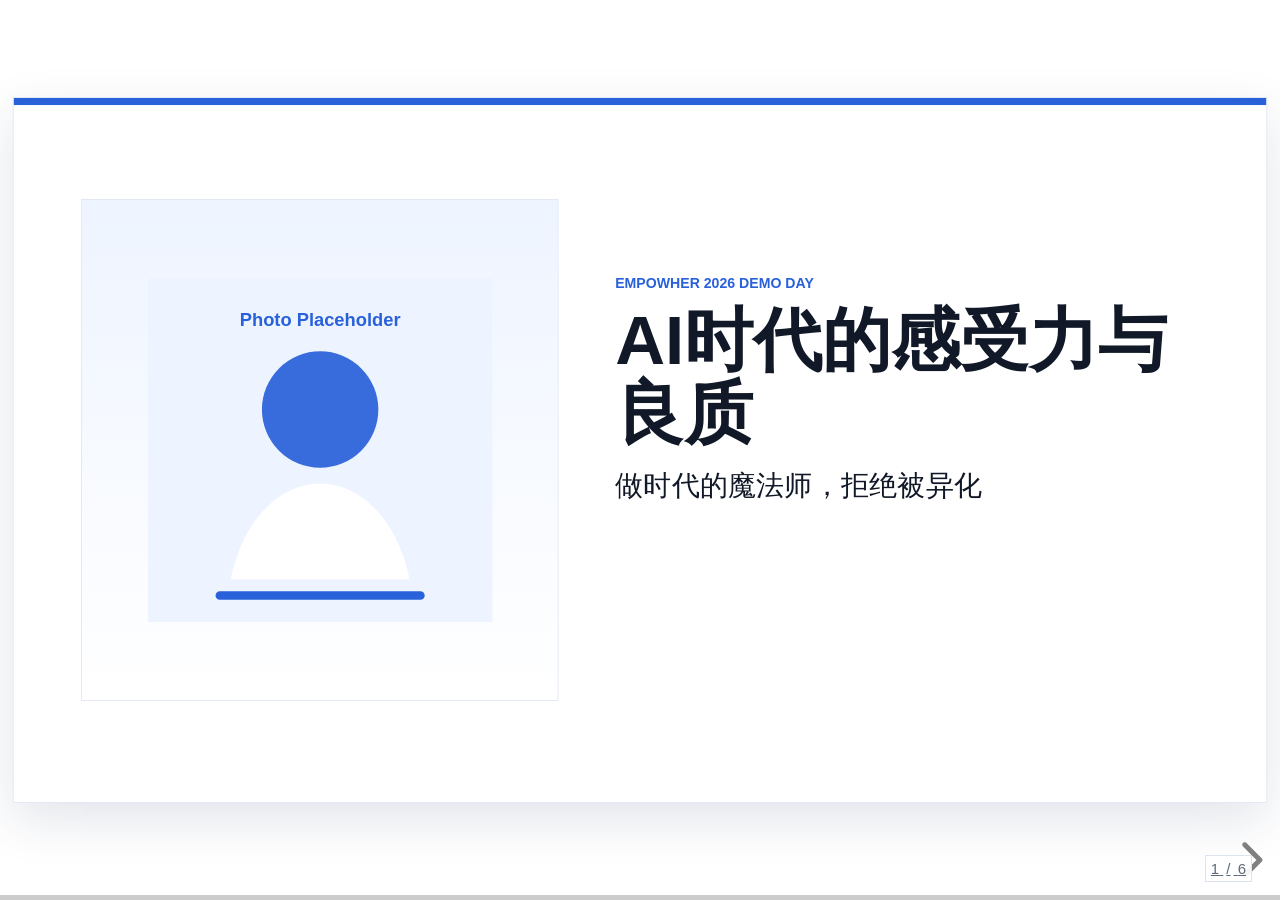
==== deck/index.html @ ff2dd2ab "Prepare deck for GitHub Pages" ====
<!DOCTYPE html>
<html lang="zh-CN">
  <head>
    <meta charset="UTF-8" />
    <meta name="viewport" content="width=device-width, initial-scale=1.0" />
    <title>AI时代的感受力与良质 · Celine Zou</title>
    <link rel="stylesheet" href="vendor/reveal/reset.css" />
    <link rel="stylesheet" href="vendor/reveal/reveal.css" />
    <link rel="stylesheet" href="styles.css" />
  </head>
  <body>
    <div class="reveal">
      <div class="slides">
        <section data-background-color="#ffffff" aria-label="开场与破冰">
          <div class="slide-shell hero-grid">
            <div class="hero-media">
              <img src="assets/01_celine-portrait-mock.svg" alt="Celine portrait placeholder" />
            </div>
            <div class="hero-copy">
              <p class="eyebrow">EmpowHER 2026 Demo Day</p>
              <h1>AI时代的感受力与良质</h1>
              <p class="lead">做时代的魔法师，拒绝被异化</p>
              <div class="speaker fragment fade-up" data-fragment-index="0">
                <span>大家好，我是 Celine</span>
                <strong>Lin Zou</strong>
              </div>
            </div>
          </div>
        </section>

        <section data-background-color="#ffffff" aria-label="当AI把效率拉满，我们拼什么">
          <div class="slide-shell two-column">
            <div class="copy-block">
              <p class="eyebrow">Question</p>
              <h2>当AI把效率拉满，我们拼什么？</h2>
              <p class="body-text fragment fade-up" data-fragment-index="0">过去几十年，社会教导我们要效率至上。</p>
              <p class="body-text fragment fade-up" data-fragment-index="1">但现在，AI的效率最高，而且 24 小时不休息。</p>
              <div class="question-list">
                <p class="fragment fade-up" data-fragment-index="2">当AI把能做的都做了，我们的价值是什么？</p>
                <p class="fragment fade-up" data-fragment-index="3">大家都能用AI做同样的事，我做的东西和别人有什么区别？</p>
              </div>
            </div>
            <figure class="visual-card fragment fade-left" data-fragment-index="1">
              <img src="assets/02_ai-race-mock.svg" alt="Mock illustration of a programmer chasing AI efficiency" />
              <figcaption>程序员追着机器人跑：效率竞赛已经不是人的优势</figcaption>
            </figure>
          </div>
        </section>

        <section data-background-color="#ffffff" aria-label="关掉网线，修好感受力雷达">
          <div class="slide-shell stacked">
            <header class="slide-header">
              <p class="eyebrow">Reset</p>
              <h2>关掉网线，修好“感受力雷达”</h2>
            </header>
            <div class="contrast-grid">
              <figure class="mini-visual fragment fade-right" data-fragment-index="0">
                <img src="assets/03_anxiety-laptop-mock.svg" alt="Anxiety at laptop placeholder" />
                <figcaption>今年3月前的我</figcaption>
              </figure>
              <div class="break-note fragment zoom-in" data-fragment-index="1">太累了<br />Need a break</div>
              <figure class="mini-visual fragment fade-left" data-fragment-index="2">
                <img src="assets/04_new-zealand-campervan-mock.svg" alt="New Zealand campervan placeholder" />
                <figcaption>休息三周，房车环新西兰</figcaption>
              </figure>
            </div>
            <div class="state-row">
              <div class="state-card muted fragment fade-up" data-fragment-index="3">
                <img src="assets/05_stone-robot-mock.svg" alt="Hardened robot placeholder" />
                <div>
                  <h3>被推着跑</h3>
                  <p>死板、僵硬、焦虑，慢慢变得麻木。</p>
                </div>
              </div>
              <div class="state-card bright fragment fade-up" data-fragment-index="4">
                <img src="assets/06_sensitivity-radar-mock.svg" alt="Relaxed person in sunlight placeholder" />
                <div>
                  <h3>重新感受</h3>
                  <p>轻盈、享受，开始自在地寻找有意思的AI应用。</p>
                </div>
              </div>
            </div>
          </div>
        </section>

        <section data-background-color="#ffffff" aria-label="效率之外寻找良质">
          <div class="slide-shell two-column quality-layout">
            <figure class="book-card fragment fade-right" data-fragment-index="0">
              <img src="assets/07_quality-book-mock.svg" alt="Zen and the Art of Motorcycle Maintenance book placeholder" />
              <figcaption>不是摩托车维修指南</figcaption>
            </figure>
            <div class="copy-block">
              <p class="eyebrow">Quality</p>
              <h2>效率之外，寻找“良质”</h2>
              <p class="body-text fragment fade-up" data-fragment-index="1">这本书讨论的是：在技术与理性的世界里，人如何通过专注和用心，找回做事的终极价值。</p>
              <div class="comparison">
                <p class="fragment fade-up" data-fragment-index="2"><span>电脑坏了</span>重启 / 找人修，把它当黑盒。</p>
                <p class="fragment fade-up" data-fragment-index="3"><span>程序报错</span>复制给代理商，只求结果。</p>
                <p class="fragment fade-up" data-fragment-index="4"><span>但如果</span>你愿意理解原理，并从 Debug 中获得成就感。</p>
              </div>
              <blockquote class="fragment fade-up" data-fragment-index="5">良质是主体和客体交融瞬间，迸发出的纯粹体验与火花。</blockquote>
            </div>
          </div>
        </section>

        <section data-background-color="#ffffff" aria-label="打破专业迷信">
          <div class="slide-shell stacked compact">
            <header class="slide-header">
              <p class="eyebrow">Agency</p>
              <h2>打破“专业迷信”，找回被外包的自我</h2>
              <p class="body-text fragment fade-up" data-fragment-index="0">“专业的事交给专业的人”很多时候只是让我们把生活、判断和好奇心一起外包。</p>
            </header>
            <div class="three-points">
              <article class="fragment fade-up" data-fragment-index="1">
                <img src="assets/08_world-stage-mock.svg" alt="World stage placeholder" />
                <h3>世界是一个大草台班子</h3>
                <p>专业边界正在下沉，很多行业的信息差正在被AI抹平。</p>
              </article>
              <article class="fragment fade-up" data-fragment-index="2">
                <img src="assets/09_life-not-outsourced-mock.svg" alt="Life repair placeholder" />
                <h3>不要把生活外包</h3>
                <p>与其默认“我不会”，不如花15分钟先理解现状。</p>
              </article>
              <article class="fragment fade-up" data-fragment-index="3">
                <img src="assets/10_core-instinct-mock.svg" alt="Personal instinct placeholder" />
                <h3>沉淀你的底牌</h3>
                <p>经验、审美和直觉会变成你区别于别人和AI的底层逻辑。</p>
              </article>
            </div>
          </div>
        </section>

        <section data-background-color="#ffffff" aria-label="拿好魔法棒">
          <div class="slide-shell closing-layout">
            <div class="copy-block">
              <p class="eyebrow">Closing</p>
              <h2>拿好魔法棒，做时代的魔法师</h2>
              <p class="body-text fragment fade-up" data-fragment-index="0">每个时代都有自己的魔法。</p>
              <p class="body-text fragment fade-up" data-fragment-index="1">这个时代的魔法是AI，它会像水一样融入每个人的生活。</p>
              <p class="body-text fragment fade-up" data-fragment-index="2">作为行业从业者，我们可以更进一步：不只享受魔法，也要理解魔法背后的规律和需求。</p>
              <p class="closing-line fragment fade-up" data-fragment-index="3">观察生活，专注做事，创造有趣的世界。</p>
            </div>
            <figure class="visual-card closing-image fragment fade-left" data-fragment-index="1">
              <img src="assets/11_magic-wand-ai-mock.svg" alt="Technology magic wand placeholder" />
              <figcaption>拿好自己的魔法棒，不要只远远看着魔法发生</figcaption>
            </figure>
          </div>
        </section>
      </div>
    </div>

    <script src="vendor/reveal/reveal.js"></script>
    <script>
      Reveal.initialize({
        controls: true,
        progress: true,
        hash: true,
        center: false,
        width: 1600,
        height: 900,
        margin: 0.02,
        minScale: 0.2,
        maxScale: 1.6,
        transition: "slide",
        backgroundTransition: "fade",
        slideNumber: "c/t",
        pdfSeparateFragments: true,
      });
    </script>
  </body>
</html>
---- deck/vendor/reveal/reveal.css ----
.reveal .stretch,.reveal .r-stretch{max-width:none;max-height:none}.reveal pre.stretch code,.reveal pre.r-stretch code{box-sizing:border-box;height:100%;max-height:100%}.reveal .r-fit-text{white-space:nowrap;display:inline-block}.reveal .r-stack{grid-template-rows:100%;display:grid}.reveal .r-stack>*{grid-area:1/1;margin:auto}.reveal .r-vstack,.reveal .r-hstack{display:flex}.reveal .r-vstack img,.reveal .r-vstack video,.reveal .r-hstack img,.reveal .r-hstack video{object-fit:contain;min-width:0;min-height:0}.reveal .r-vstack{flex-direction:column;justify-content:center;align-items:center}.reveal .r-hstack{flex-direction:row;justify-content:center;align-items:center}.reveal .items-stretch{align-items:stretch}.reveal .items-start{align-items:flex-start}.reveal .items-center{align-items:center}.reveal .items-end{align-items:flex-end}.reveal .justify-between{justify-content:space-between}.reveal .justify-around{justify-content:space-around}.reveal .justify-start{justify-content:flex-start}.reveal .justify-center{justify-content:center}.reveal .justify-end{justify-content:flex-end}html.reveal-full-page{width:100%;height:100vh;height:calc(var(--vh,1vh) * 100);height:100dvh;overflow:hidden}.reveal-viewport{color:#000;--r-controls-spacing:12px;--r-overlay-header-height:40px;--r-overlay-margin:0px;--r-overlay-padding:6px;--r-overlay-gap:5px;background-color:#fff;height:100%;margin:0;line-height:1;position:relative;overflow:hidden}@media screen and (width<=1024px),(height<=768px){.reveal-viewport{--r-overlay-header-height:26px}}.reveal-viewport:fullscreen{width:100%!important;height:100%!important;top:0!important;left:0!important;transform:none!important}.reveal .fragment{transition:all .2s}.reveal .fragment:not(.custom){opacity:0;visibility:hidden;will-change:opacity}.reveal .fragment.visible{opacity:1;visibility:inherit}.reveal .fragment.disabled{transition:none}.reveal .fragment.grow{opacity:1;visibility:inherit}.reveal .fragment.grow.visible{transform:scale(1.3)}.reveal .fragment.shrink{opacity:1;visibility:inherit}.reveal .fragment.shrink.visible{transform:scale(.7)}.reveal .fragment.zoom-in{transform:scale(.1)}.reveal .fragment.zoom-in.visible{transform:none}.reveal .fragment.fade-out{opacity:1;visibility:inherit}.reveal .fragment.fade-out.visible{opacity:0;visibility:hidden}.reveal .fragment.semi-fade-out{opacity:1;visibility:inherit}.reveal .fragment.semi-fade-out.visible{opacity:.5;visibility:inherit}.reveal .fragment.strike{opacity:1;visibility:inherit}.reveal .fragment.strike.visible{text-decoration:line-through}.reveal .fragment.fade-up{transform:translateY(40px)}.reveal .fragment.fade-up.visible{transform:translate(0)}.reveal .fragment.fade-down{transform:translateY(-40px)}.reveal .fragment.fade-down.visible{transform:translate(0)}.reveal .fragment.fade-right{transform:translate(-40px)}.reveal .fragment.fade-right.visible{transform:translate(0)}.reveal .fragment.fade-left{transform:translate(40px)}.reveal .fragment.fade-left.visible{transform:translate(0)}.reveal .fragment.fade-in-then-out,.reveal .fragment.current-visible{opacity:0;visibility:hidden}.reveal .fragment.fade-in-then-out.current-fragment,.reveal .fragment.current-visible.current-fragment{opacity:1;visibility:inherit}.reveal .fragment.fade-in-then-semi-out{opacity:0;visibility:hidden}.reveal .fragment.fade-in-then-semi-out.visible{opacity:.5;visibility:inherit}.reveal .fragment.fade-in-then-semi-out.current-fragment,.reveal .fragment.highlight-red,.reveal .fragment.highlight-current-red,.reveal .fragment.highlight-green,.reveal .fragment.highlight-current-green,.reveal .fragment.highlight-blue,.reveal .fragment.highlight-current-blue{opacity:1;visibility:inherit}.reveal .fragment.highlight-red.visible{color:#ff2c2d}.reveal .fragment.highlight-green.visible{color:#17ff2e}.reveal .fragment.highlight-blue.visible{color:#1b91ff}.reveal .fragment.highlight-current-red.current-fragment{color:#ff2c2d}.reveal .fragment.highlight-current-green.current-fragment{color:#17ff2e}.reveal .fragment.highlight-current-blue.current-fragment{color:#1b91ff}.reveal:after{content:"";font-style:italic}.reveal iframe{z-index:1}.reveal a{position:relative}@keyframes bounce-right{0%,10%,25%,40%,50%{transform:translate(0)}20%{transform:translate(10px)}30%{transform:translate(-5px)}}@keyframes bounce-left{0%,10%,25%,40%,50%{transform:translate(0)}20%{transform:translate(-10px)}30%{transform:translate(5px)}}@keyframes bounce-down{0%,10%,25%,40%,50%{transform:translateY(0)}20%{transform:translateY(10px)}30%{transform:translateY(-5px)}}.reveal .controls{top:auto;bottom:var(--r-controls-spacing);right:var(--r-controls-spacing);z-index:11;color:#000;pointer-events:none;font-size:10px;display:none;position:absolute;left:auto}.reveal .controls button{cursor:pointer;color:currentColor;z-index:2;pointer-events:auto;font-size:inherit;visibility:hidden;opacity:0;-webkit-appearance:none;-webkit-tap-highlight-color:#0000;background-color:#0000;border:0;outline:0;padding:0;transition:color .2s,opacity .2s,transform .2s;position:absolute;transform:scale(.9999)}.reveal .controls .controls-arrow:before,.reveal .controls .controls-arrow:after{content:"";transform-origin:.2em;will-change:transform;background-color:currentColor;border-radius:.25em;width:2.6em;height:.5em;transition:all .15s,background-color .8s;position:absolute;top:0;left:0}.reveal .controls .controls-arrow{width:3.6em;height:3.6em;position:relative}.reveal .controls .controls-arrow:before{transform:translate(.5em)translateY(1.55em)rotate(45deg)}.reveal .controls .controls-arrow:after{transform:translate(.5em)translateY(1.55em)rotate(-45deg)}.reveal .controls .controls-arrow:hover:before{transform:translate(.5em)translateY(1.55em)rotate(40deg)}.reveal .controls .controls-arrow:hover:after{transform:translate(.5em)translateY(1.55em)rotate(-40deg)}.reveal .controls .controls-arrow:active:before{transform:translate(.5em)translateY(1.55em)rotate(36deg)}.reveal .controls .controls-arrow:active:after{transform:translate(.5em)translateY(1.55em)rotate(-36deg)}.reveal .controls .navigate-left{bottom:3.2em;right:6.4em;transform:translate(-10px)}.reveal .controls .navigate-left.highlight{animation:2s ease-out 50 both bounce-left}.reveal .controls .navigate-right{bottom:3.2em;right:0;transform:translate(10px)}.reveal .controls .navigate-right .controls-arrow{transform:rotate(180deg)}.reveal .controls .navigate-right.highlight{animation:2s ease-out 50 both bounce-right}.reveal .controls .navigate-up{bottom:6.4em;right:3.2em;transform:translateY(-10px)}.reveal .controls .navigate-up .controls-arrow{transform:rotate(90deg)}.reveal .controls .navigate-down{padding-bottom:1.4em;bottom:-1.4em;right:3.2em;transform:translateY(10px)}.reveal .controls .navigate-down .controls-arrow{transform:rotate(-90deg)}.reveal .controls .navigate-down.highlight{animation:2s ease-out 50 both bounce-down}.reveal .controls[data-controls-back-arrows=faded] .navigate-up.enabled{opacity:.3}.reveal .controls[data-controls-back-arrows=faded] .navigate-up.enabled:hover{opacity:1}.reveal .controls[data-controls-back-arrows=hidden] .navigate-up.enabled{opacity:0;visibility:hidden}.reveal .controls .enabled{visibility:visible;opacity:.9;cursor:pointer;transform:none}.reveal .controls .enabled.fragmented{opacity:.5}.reveal .controls .enabled:hover,.reveal .controls .enabled.fragmented:hover{opacity:1}.reveal:not(.rtl) .controls[data-controls-back-arrows=faded] .navigate-left.enabled{opacity:.3}.reveal:not(.rtl) .controls[data-controls-back-arrows=faded] .navigate-left.enabled:hover{opacity:1}.reveal:not(.rtl) .controls[data-controls-back-arrows=hidden] .navigate-left.enabled{opacity:0;visibility:hidden}.reveal.rtl .controls[data-controls-back-arrows=faded] .navigate-right.enabled{opacity:.3}.reveal.rtl .controls[data-controls-back-arrows=faded] .navigate-right.enabled:hover{opacity:1}.reveal.rtl .controls[data-controls-back-arrows=hidden] .navigate-right.enabled{opacity:0;visibility:hidden}.reveal[data-navigation-mode=linear].has-horizontal-slides .navigate-up,.reveal[data-navigation-mode=linear].has-horizontal-slides .navigate-down{display:none}.reveal[data-navigation-mode=linear].has-horizontal-slides .navigate-left,.reveal:not(.has-vertical-slides) .controls .navigate-left{bottom:1.4em;right:5.5em}.reveal[data-navigation-mode=linear].has-horizontal-slides .navigate-right,.reveal:not(.has-vertical-slides) .controls .navigate-right{bottom:1.4em;right:.5em}.reveal:not(.has-horizontal-slides) .controls .navigate-up{bottom:5em;right:1.4em}.reveal:not(.has-horizontal-slides) .controls .navigate-down{bottom:.5em;right:1.4em}.reveal.has-dark-background .controls{color:#fff}.reveal.has-light-background .controls{color:#000}.reveal.no-hover .controls .controls-arrow:hover:before,.reveal.no-hover .controls .controls-arrow:active:before{transform:translate(.5em)translateY(1.55em)rotate(45deg)}.reveal.no-hover .controls .controls-arrow:hover:after,.reveal.no-hover .controls .controls-arrow:active:after{transform:translate(.5em)translateY(1.55em)rotate(-45deg)}@media screen and (width>=500px){.reveal-viewport{--r-controls-spacing:.8em}.reveal .controls[data-controls-layout=edges]{inset:0}.reveal .controls[data-controls-layout=edges] .navigate-left,.reveal .controls[data-controls-layout=edges] .navigate-right,.reveal .controls[data-controls-layout=edges] .navigate-up,.reveal .controls[data-controls-layout=edges] .navigate-down{bottom:auto;right:auto}.reveal .controls[data-controls-layout=edges] .navigate-left{top:50%;left:var(--r-controls-spacing);margin-top:-1.8em}.reveal .controls[data-controls-layout=edges] .navigate-right{top:50%;right:var(--r-controls-spacing);margin-top:-1.8em}.reveal .controls[data-controls-layout=edges] .navigate-up{top:var(--r-controls-spacing);margin-left:-1.8em;left:50%}.reveal .controls[data-controls-layout=edges] .navigate-down{bottom:calc(var(--r-controls-spacing) - 1.4em + .3em);margin-left:-1.8em;left:50%}}.reveal .progress{z-index:10;color:#fff;background-color:#0003;width:100%;height:3px;display:none;position:absolute;bottom:0;left:0}.reveal .progress:after{content:"";width:100%;height:10px;display:block;position:absolute;top:-10px}.reveal .progress span{transform-origin:0 0;background-color:currentColor;width:100%;height:100%;transition:transform .8s cubic-bezier(.26,.86,.44,.985);display:block;transform:scaleX(0)}@media (pointer:coarse){.reveal .controls{font-size:clamp(10px,2.5vmin,40px)}.reveal .progress{height:clamp(3px,.75vmin,10px)}}.reveal .slide-number{z-index:31;color:#fff;background-color:#0006;padding:5px;font-family:Helvetica,sans-serif;font-size:12px;line-height:1;display:block;position:absolute;bottom:8px;right:8px}.reveal .slide-number a{color:currentColor}.reveal .slide-number-delimiter{margin:0 3px}.reveal{touch-action:pinch-zoom;width:100%;height:100%;position:relative;overflow:hidden}.reveal.embedded{touch-action:pan-y}.reveal.embedded.is-vertical-slide{touch-action:none}.reveal .slides{pointer-events:none;z-index:1;text-align:center;perspective:600px;perspective-origin:50% 40%;width:100%;height:100%;margin:auto;position:absolute;inset:0;overflow:visible}.reveal .slides>section{perspective:600px}.reveal .slides>section,.reveal .slides>section>section{pointer-events:auto;z-index:10;transform-style:flat;width:100%;transition:transform-origin .8s cubic-bezier(.26,.86,.44,.985),transform .8s cubic-bezier(.26,.86,.44,.985),visibility .8s cubic-bezier(.26,.86,.44,.985),opacity .8s cubic-bezier(.26,.86,.44,.985);display:none;position:absolute}.reveal[data-transition-speed=fast] .slides section{transition-duration:.4s}.reveal[data-transition-speed=slow] .slides section{transition-duration:1.2s}.reveal .slides section[data-transition-speed=fast]{transition-duration:.4s}.reveal .slides section[data-transition-speed=slow]{transition-duration:1.2s}.reveal .slides>section.stack{pointer-events:none;height:100%;padding-top:0;padding-bottom:0}.reveal .slides>section.present,.reveal .slides>section>section.present{z-index:11;opacity:1;display:block}.reveal .slides>section:empty,.reveal .slides>section>section:empty,.reveal .slides>section[data-background-interactive],.reveal .slides>section>section[data-background-interactive]{pointer-events:none}.reveal.center,.reveal.center .slides,.reveal.center .slides section{min-height:0!important}.reveal .slides>section:not(.present),.reveal .slides>section>section:not(.present){pointer-events:none}.reveal.overview .slides>section,.reveal.overview .slides>section>section{pointer-events:auto}.reveal .slides>section.past,.reveal .slides>section.future,.reveal .slides>section.past>section,.reveal .slides>section.future>section,.reveal .slides>section>section.past,.reveal .slides>section>section.future{opacity:0}.reveal .slides>section[data-transition=slide].past,.reveal .slides>section[data-transition~=slide-out].past,.reveal.slide .slides>section:not([data-transition]).past{transform:translate(-150%)}.reveal .slides>section[data-transition=slide].future,.reveal .slides>section[data-transition~=slide-in].future,.reveal.slide .slides>section:not([data-transition]).future{transform:translate(150%)}.reveal .slides>section>section[data-transition=slide].past,.reveal .slides>section>section[data-transition~=slide-out].past,.reveal.slide .slides>section>section:not([data-transition]).past{transform:translateY(-150%)}.reveal .slides>section>section[data-transition=slide].future,.reveal .slides>section>section[data-transition~=slide-in].future,.reveal.slide .slides>section>section:not([data-transition]).future{transform:translateY(150%)}.reveal .slides>section[data-transition=linear].past,.reveal .slides>section[data-transition~=linear-out].past,.reveal.linear .slides>section:not([data-transition]).past{transform:translate(-150%)}.reveal .slides>section[data-transition=linear].future,.reveal .slides>section[data-transition~=linear-in].future,.reveal.linear .slides>section:not([data-transition]).future{transform:translate(150%)}.reveal .slides>section>section[data-transition=linear].past,.reveal .slides>section>section[data-transition~=linear-out].past,.reveal.linear .slides>section>section:not([data-transition]).past{transform:translateY(-150%)}.reveal .slides>section>section[data-transition=linear].future,.reveal .slides>section>section[data-transition~=linear-in].future,.reveal.linear .slides>section>section:not([data-transition]).future{transform:translateY(150%)}.reveal .slides section[data-transition=default].stack,.reveal.default .slides section.stack{transform-style:preserve-3d}.reveal .slides>section[data-transition=default].past,.reveal .slides>section[data-transition~=default-out].past,.reveal.default .slides>section:not([data-transition]).past{transform:translate(-100%)rotateY(-90deg)translate(-100%)}.reveal .slides>section[data-transition=default].future,.reveal .slides>section[data-transition~=default-in].future,.reveal.default .slides>section:not([data-transition]).future{transform:translate(100%)rotateY(90deg)translate(100%)}.reveal .slides>section>section[data-transition=default].past,.reveal .slides>section>section[data-transition~=default-out].past,.reveal.default .slides>section>section:not([data-transition]).past{transform:translateY(-300px)rotateX(70deg)translateY(-300px)}.reveal .slides>section>section[data-transition=default].future,.reveal .slides>section>section[data-transition~=default-in].future,.reveal.default .slides>section>section:not([data-transition]).future{transform:translateY(300px)rotateX(-70deg)translateY(300px)}.reveal .slides section[data-transition=convex].stack,.reveal.convex .slides section.stack{transform-style:preserve-3d}.reveal .slides>section[data-transition=convex].past,.reveal .slides>section[data-transition~=convex-out].past,.reveal.convex .slides>section:not([data-transition]).past{transform:translate(-100%)rotateY(-90deg)translate(-100%)}.reveal .slides>section[data-transition=convex].future,.reveal .slides>section[data-transition~=convex-in].future,.reveal.convex .slides>section:not([data-transition]).future{transform:translate(100%)rotateY(90deg)translate(100%)}.reveal .slides>section>section[data-transition=convex].past,.reveal .slides>section>section[data-transition~=convex-out].past,.reveal.convex .slides>section>section:not([data-transition]).past{transform:translateY(-300px)rotateX(70deg)translateY(-300px)}.reveal .slides>section>section[data-transition=convex].future,.reveal .slides>section>section[data-transition~=convex-in].future,.reveal.convex .slides>section>section:not([data-transition]).future{transform:translateY(300px)rotateX(-70deg)translateY(300px)}.reveal .slides section[data-transition=concave].stack,.reveal.concave .slides section.stack{transform-style:preserve-3d}.reveal .slides>section[data-transition=concave].past,.reveal .slides>section[data-transition~=concave-out].past,.reveal.concave .slides>section:not([data-transition]).past{transform:translate(-100%)rotateY(90deg)translate(-100%)}.reveal .slides>section[data-transition=concave].future,.reveal .slides>section[data-transition~=concave-in].future,.reveal.concave .slides>section:not([data-transition]).future{transform:translate(100%)rotateY(-90deg)translate(100%)}.reveal .slides>section>section[data-transition=concave].past,.reveal .slides>section>section[data-transition~=concave-out].past,.reveal.concave .slides>section>section:not([data-transition]).past{transform:translateY(-80%)rotateX(-70deg)translateY(-80%)}.reveal .slides>section>section[data-transition=concave].future,.reveal .slides>section>section[data-transition~=concave-in].future,.reveal.concave .slides>section>section:not([data-transition]).future{transform:translateY(80%)rotateX(70deg)translateY(80%)}.reveal .slides section[data-transition=zoom],.reveal.zoom .slides section:not([data-transition]){transition-timing-function:ease}.reveal .slides>section[data-transition=zoom].past,.reveal .slides>section[data-transition~=zoom-out].past,.reveal.zoom .slides>section:not([data-transition]).past{visibility:hidden;transform:scale(16)}.reveal .slides>section[data-transition=zoom].future,.reveal .slides>section[data-transition~=zoom-in].future,.reveal.zoom .slides>section:not([data-transition]).future{visibility:hidden;transform:scale(.2)}.reveal .slides>section>section[data-transition=zoom].past,.reveal .slides>section>section[data-transition~=zoom-out].past,.reveal.zoom .slides>section>section:not([data-transition]).past{transform:scale(16)}.reveal .slides>section>section[data-transition=zoom].future,.reveal .slides>section>section[data-transition~=zoom-in].future,.reveal.zoom .slides>section>section:not([data-transition]).future{transform:scale(.2)}.reveal.cube .slides{perspective:1300px}.reveal.cube .slides section{backface-visibility:hidden;box-sizing:border-box;min-height:700px;transform-style:preserve-3d;padding:30px}.reveal.center.cube .slides section{min-height:0}.reveal.cube .slides section:not(.stack):before{content:"";background:#0000001a;border-radius:4px;width:100%;height:100%;display:block;position:absolute;top:0;left:0;transform:translateZ(-20px)}.reveal.cube .slides section:not(.stack):after{content:"";z-index:1;background:0 0;border-radius:4px;width:90%;height:30px;display:block;position:absolute;bottom:0;left:5%;transform:translateZ(-90px)rotateX(65deg);box-shadow:0 95px 25px #0003}.reveal.cube .slides>section.stack{background:0 0;padding:0}.reveal.cube .slides>section.past{transform-origin:100% 0;transform:translate(-100%)rotateY(-90deg)}.reveal.cube .slides>section.future{transform-origin:0 0;transform:translate(100%)rotateY(90deg)}.reveal.cube .slides>section>section.past{transform-origin:0 100%;transform:translateY(-100%)rotateX(90deg)}.reveal.cube .slides>section>section.future{transform-origin:0 0;transform:translateY(100%)rotateX(-90deg)}.reveal.page .slides{perspective-origin:0%;perspective:3000px}.reveal.page .slides section{box-sizing:border-box;min-height:700px;transform-style:preserve-3d;padding:30px}.reveal.page .slides section.past{z-index:12}.reveal.page .slides section:not(.stack):before{content:"";background:#0000001a;width:100%;height:100%;display:block;position:absolute;top:0;left:0;transform:translateZ(-20px)}.reveal.page .slides section:not(.stack):after{content:"";z-index:1;background:0 0;border-radius:4px;width:90%;height:30px;display:block;position:absolute;bottom:0;left:5%;transform:translateZ(-90px)rotateX(65deg);box-shadow:0 95px 25px #0003}.reveal.page .slides>section.stack{background:0 0;padding:0}.reveal.page .slides>section.past{transform-origin:0 0;transform:translate(-40%)rotateY(-80deg)}.reveal.page .slides>section.future{transform-origin:100% 0;transform:translate(0,0)}.reveal.page .slides>section>section.past{transform-origin:0 0;transform:translateY(-40%)rotateX(80deg)}.reveal.page .slides>section>section.future{transform-origin:0 100%;transform:translate(0,0)}.reveal .slides section[data-transition=fade],.reveal.fade .slides section:not([data-transition]),.reveal.fade .slides>section>section:not([data-transition]){transition:opacity .5s;transform:none}.reveal.fade.overview .slides section,.reveal.fade.overview .slides>section>section{transition:none}.reveal .slides section[data-transition=none],.reveal.none .slides section:not([data-transition]){transition:none;transform:none}.reveal .pause-overlay{visibility:hidden;opacity:0;z-index:100;background:#000;width:100%;height:100%;transition:all 1s;position:absolute;top:0;left:0}.reveal .pause-overlay .resume-button{color:#ccc;cursor:pointer;background:0 0;border:2px solid #ccc;border-radius:2px;padding:6px 14px;font-size:16px;position:absolute;bottom:20px;right:20px}.reveal .pause-overlay .resume-button:hover{color:#fff;border-color:#fff}.reveal.paused .pause-overlay{visibility:visible;opacity:1}.reveal .no-transition,.reveal .no-transition *,.reveal .slides.disable-slide-transitions section{transition:none!important}.reveal .slides.disable-slide-transitions section{transform:none!important}.reveal .backgrounds{perspective:600px;width:100%;height:100%;position:absolute;top:0;left:0}.reveal .slide-background{opacity:0;visibility:hidden;background-color:#0000;width:100%;height:100%;transition:all .8s cubic-bezier(.26,.86,.44,.985);display:none;position:absolute;overflow:hidden}.reveal .slide-background-content{background-position:50%;background-repeat:no-repeat;background-size:cover;width:100%;height:100%;position:absolute}.reveal .slide-background.stack{display:block}.reveal .slide-background.present{opacity:1;visibility:visible;z-index:2}.print-pdf .reveal .slide-background{opacity:1!important;visibility:visible!important}.reveal .slide-background video{object-fit:cover;width:100%;max-width:none;height:100%;max-height:none;position:absolute;top:0;left:0}.reveal .slide-background[data-background-size=contain] video{object-fit:contain}.reveal[data-background-transition=none]>.backgrounds .slide-background:not([data-background-transition]),.reveal>.backgrounds .slide-background[data-background-transition=none]{transition:none}.reveal[data-background-transition=slide]>.backgrounds .slide-background:not([data-background-transition]),.reveal>.backgrounds .slide-background[data-background-transition=slide]{opacity:1}.reveal[data-background-transition=slide]>.backgrounds .slide-background.past:not([data-background-transition]),.reveal>.backgrounds .slide-background.past[data-background-transition=slide]{transform:translate(-100%)}.reveal[data-background-transition=slide]>.backgrounds .slide-background.future:not([data-background-transition]),.reveal>.backgrounds .slide-background.future[data-background-transition=slide]{transform:translate(100%)}.reveal[data-background-transition=slide]>.backgrounds .slide-background>.slide-background.past:not([data-background-transition]),.reveal>.backgrounds .slide-background>.slide-background.past[data-background-transition=slide]{transform:translateY(-100%)}.reveal[data-background-transition=slide]>.backgrounds .slide-background>.slide-background.future:not([data-background-transition]),.reveal>.backgrounds .slide-background>.slide-background.future[data-background-transition=slide]{transform:translateY(100%)}.reveal[data-background-transition=convex]>.backgrounds .slide-background.past:not([data-background-transition]),.reveal>.backgrounds .slide-background.past[data-background-transition=convex]{opacity:0;transform:translate(-100%)rotateY(-90deg)translate(-100%)}.reveal[data-background-transition=convex]>.backgrounds .slide-background.future:not([data-background-transition]),.reveal>.backgrounds .slide-background.future[data-background-transition=convex]{opacity:0;transform:translate(100%)rotateY(90deg)translate(100%)}.reveal[data-background-transition=convex]>.backgrounds .slide-background>.slide-background.past:not([data-background-transition]),.reveal>.backgrounds .slide-background>.slide-background.past[data-background-transition=convex]{opacity:0;transform:translateY(-100%)rotateX(90deg)translateY(-100%)}.reveal[data-background-transition=convex]>.backgrounds .slide-background>.slide-background.future:not([data-background-transition]),.reveal>.backgrounds .slide-background>.slide-background.future[data-background-transition=convex]{opacity:0;transform:translateY(100%)rotateX(-90deg)translateY(100%)}.reveal[data-background-transition=concave]>.backgrounds .slide-background.past:not([data-background-transition]),.reveal>.backgrounds .slide-background.past[data-background-transition=concave]{opacity:0;transform:translate(-100%)rotateY(90deg)translate(-100%)}.reveal[data-background-transition=concave]>.backgrounds .slide-background.future:not([data-background-transition]),.reveal>.backgrounds .slide-background.future[data-background-transition=concave]{opacity:0;transform:translate(100%)rotateY(-90deg)translate(100%)}.reveal[data-background-transition=concave]>.backgrounds .slide-background>.slide-background.past:not([data-background-transition]),.reveal>.backgrounds .slide-background>.slide-background.past[data-background-transition=concave]{opacity:0;transform:translateY(-100%)rotateX(-90deg)translateY(-100%)}.reveal[data-background-transition=concave]>.backgrounds .slide-background>.slide-background.future:not([data-background-transition]),.reveal>.backgrounds .slide-background>.slide-background.future[data-background-transition=concave]{opacity:0;transform:translateY(100%)rotateX(90deg)translateY(100%)}.reveal[data-background-transition=zoom]>.backgrounds .slide-background:not([data-background-transition]),.reveal>.backgrounds .slide-background[data-background-transition=zoom]{transition-timing-function:ease}.reveal[data-background-transition=zoom]>.backgrounds .slide-background.past:not([data-background-transition]),.reveal>.backgrounds .slide-background.past[data-background-transition=zoom]{opacity:0;visibility:hidden;transform:scale(16)}.reveal[data-background-transition=zoom]>.backgrounds .slide-background.future:not([data-background-transition]),.reveal>.backgrounds .slide-background.future[data-background-transition=zoom]{opacity:0;visibility:hidden;transform:scale(.2)}.reveal[data-background-transition=zoom]>.backgrounds .slide-background>.slide-background.past:not([data-background-transition]),.reveal>.backgrounds .slide-background>.slide-background.past[data-background-transition=zoom]{opacity:0;visibility:hidden;transform:scale(16)}.reveal[data-background-transition=zoom]>.backgrounds .slide-background>.slide-background.future:not([data-background-transition]),.reveal>.backgrounds .slide-background>.slide-background.future[data-background-transition=zoom]{opacity:0;visibility:hidden;transform:scale(.2)}.reveal[data-transition-speed=fast]>.backgrounds .slide-background{transition-duration:.4s}.reveal[data-transition-speed=slow]>.backgrounds .slide-background{transition-duration:1.2s}.reveal [data-auto-animate-target^=unmatched]{will-change:opacity}.reveal section[data-auto-animate]:not(.stack):not([data-auto-animate=running]) [data-auto-animate-target^=unmatched]{opacity:0}.reveal.overview{perspective-origin:50%;perspective:700px}.reveal.overview .slides section{cursor:pointer;box-sizing:border-box;height:100%;overflow:hidden;opacity:1!important;visibility:visible!important;top:0!important}.reveal.overview .slides section:hover,.reveal.overview .slides section.present{outline-offset:10px;outline:10px solid #96969699}.reveal.overview .slides section.present{outline:10px solid var(--r-link-color)}.reveal.overview .slides section .fragment{opacity:1;transition:none}.reveal.overview .slides section:after,.reveal.overview .slides section:before{display:none!important}.reveal.overview .slides>section.stack{background:0 0;outline:none;padding:0;overflow:visible;top:0!important}.reveal.overview .backgrounds{perspective:inherit}.reveal.overview .backgrounds .slide-background{opacity:1;visibility:visible;outline-offset:10px;outline:10px solid #9696961a}.reveal.overview .backgrounds .slide-background.stack{overflow:visible}.reveal.overview .slides section,.reveal.overview-deactivating .slides section,.reveal.overview .backgrounds .slide-background,.reveal.overview-deactivating .backgrounds .slide-background{transition:none}.reveal.rtl .slides,.reveal.rtl .slides h1,.reveal.rtl .slides h2,.reveal.rtl .slides h3,.reveal.rtl .slides h4,.reveal.rtl .slides h5,.reveal.rtl .slides h6{direction:rtl;font-family:sans-serif}.reveal.rtl pre,.reveal.rtl code{direction:ltr}.reveal.rtl ol,.reveal.rtl ul{text-align:right}.reveal.rtl .progress span{transform-origin:100% 0}.reveal.has-parallax-background .backgrounds{transition:all .8s}.reveal.has-parallax-background[data-transition-speed=fast] .backgrounds{transition-duration:.4s}.reveal.has-parallax-background[data-transition-speed=slow] .backgrounds{transition-duration:1.2s}@keyframes fade-in{0%{opacity:0}to{opacity:1}}@keyframes scale-up{0%{transform:scale(.95)}to{transform:scale(1)}}.reveal [data-preview-image],.reveal [data-preview-video],.reveal [data-preview-link]:not(a):not([data-preview-link=false]){cursor:zoom-in}.r-overlay{top:var(--r-overlay-margin);right:var(--r-overlay-margin);bottom:var(--r-overlay-margin);left:var(--r-overlay-margin);border-radius:min(var(--r-overlay-margin), 6px);z-index:99;-webkit-backdrop-filter:blur(10px);backdrop-filter:blur(10px);color:#fff;background:#000000f2;font-family:ui-sans-serif,system-ui,-apple-system,Helvetica,sans-serif;transition:all .3s;animation:.3s fade-in;position:absolute}.r-overlay-viewport{top:var(--r-overlay-padding);right:var(--r-overlay-padding);bottom:var(--r-overlay-padding);left:var(--r-overlay-padding);gap:var(--r-overlay-gap);flex-direction:column;display:flex;position:absolute}.r-overlay-header{z-index:2;box-sizing:border-box;height:var(--r-overlay-header-height);justify-content:flex-end;align-items:center;gap:6px;display:flex}.r-overlay-header .r-overlay-header-button{all:unset;min-width:var(--r-overlay-header-height);min-height:var(--r-overlay-header-height);padding:0 calc(var(--r-overlay-header-height) / 4);opacity:1;cursor:pointer;box-sizing:border-box;border-radius:6px;justify-content:center;align-items:center;gap:8px;font-size:18px;display:flex}.r-overlay-header .r-overlay-header-button:hover{opacity:1;background-color:#ffffff26}.r-overlay-header .icon{background-position:50%;background-repeat:no-repeat;background-size:100%;width:20px;height:20px;display:inline-block}.r-overlay-close .icon{background-image:url([data-uri])}.r-overlay-external .icon{background-image:url([data-uri])}.r-overlay-content{background-color:#141414cc;border-radius:6px;flex-grow:1;place-items:center;animation:.5s cubic-bezier(.26,.86,.44,.985) scale-up;display:grid;position:relative;overflow:hidden}.r-overlay-spinner{z-index:10;visibility:hidden;opacity:0;background-image:url([data-uri]%2F%2F%2F6%2Bvr8nJybW1tcDAwOjo6Nvb26ioqKOjo7Ozs%2FLy8vz8%2FAAAAAAAAAAAACH%2FC05FVFNDQVBFMi4wAwEAAAAh%2FhpDcmVhdGVkIHdpdGggYWpheGxvYWQuaW5mbwAh%[base64]%2FV%2FnmOM82XiHRLYKhKP1oZmADdEAAAh%2BQQJCgAAACwAAAAAIAAgAAAE6hDISWlZpOrNp1lGNRSdRpDUolIGw5RUYhhHukqFu8DsrEyqnWThGvAmhVlteBvojpTDDBUEIFwMFBRAmBkSgOrBFZogCASwBDEY%2FCZSg7GSE0gSCjQBMVG023xWBhklAnoEdhQEfyNqMIcKjhRsjEdnezB%2BA4k8gTwJhFuiW4dokXiloUepBAp5qaKpp6%2BHo7aWW54wl7obvEe0kRuoplCGepwSx2jJvqHEmGt6whJpGpfJCHmOoNHKaHx61WiSR92E4lbFoq%2BB6QDtuetcaBPnW6%2BO7wDHpIiK9SaVK5GgV543tzjgGcghAgAh%[base64]%2B%2BG%2Bw48edZPK%2BM6hLJpQg484enXIdQFSS1u6UhksENEQAAIfkECQoAAAAsAAAAACAAIAAABOcQyEmpGKLqzWcZRVUQnZYg1aBSh2GUVEIQ2aQOE%2BG%2BcD4ntpWkZQj1JIiZIogDFFyHI0UxQwFugMSOFIPJftfVAEoZLBbcLEFhlQiqGp1Vd140AUklUN3eCA51C1EWMzMCezCBBmkxVIVHBWd3HHl9JQOIJSdSnJ0TDKChCwUJjoWMPaGqDKannasMo6WnM562R5YluZRwur0wpgqZE7NKUm%2BFNRPIhjBJxKZteWuIBMN4zRMIVIhffcgojwCF117i4nlLnY5ztRLsnOk%2BaV%2BoJY7V7m76PdkS4trKcdg0Zc0tTcKkRAAAIfkECQoAAAAsAAAAACAAIAAABO4QyEkpKqjqzScpRaVkXZWQEximw1BSCUEIlDohrft6cpKCk5xid5MNJTaAIkekKGQkWyKHkvhKsR7ARmitkAYDYRIbUQRQjWBwJRzChi9CRlBcY1UN4g0%[base64]%[base64]%2BE71SRQeyqUToLA7VxF0JDyIQh%2FMVVPMt1ECZlfcjZJ9mIKoaTl1MRIl5o4CUKXOwmyrCInCKqcWtvadL2SYhyASyNDJ0uIiRMDjI0Fd30%2FiI2UA5GSS5UDj2l6NoqgOgN4gksEBgYFf0FDqKgHnyZ9OX8HrgYHdHpcHQULXAS2qKpENRg7eAMLC7kTBaixUYFkKAzWAAnLC7FLVxLWDBLKCwaKTULgEwbLA4hJtOkSBNqITT3xEgfLpBtzE%2FjiuL04RGEBgwWhShRgQExHBAAh%2BQQJCgAAACwAAAAAIAAgAAAE7xDISWlSqerNpyJKhWRdlSAVoVLCWk6JKlAqAavhO9UkUHsqlE6CwO1cRdCQ8iEIfzFVTzLdRAmZX3I2SfZiCqGk5dTESJeaOAlClzsJsqwiJwiqnFrb2nS9kmIcgEsjQydLiIlHehhpejaIjzh9eomSjZR%[base64]%2BE71SRQeyqUToLA7VxF0JDyIQh%[base64]%2BE71SRQeyqUToLA7VxF0JDyIQh%2FMVVPMt1ECZlfcjZJ9mIKoaTl1MRIl5o4CUKXOwmyrCInCKqcWtvadL2SYhyASyNDJ0uIiUd6GAULDJCRiXo1CpGXDJOUjY%2BYip9DhToJA4RBLwMLCwVDfRgbBAaqqoZ1XBMHswsHtxtFaH1iqaoGNgAIxRpbFAgfPQSqpbgGBqUD1wBXeCYp1AYZ19JJOYgH1KwA4UBvQwXUBxPqVD9L3sbp2BNk2xvvFPJd%2BMFCN6HAAIKgNggY0KtEBAAh%[base64]%2BvsYMDAzZQPC9VCNkDWUhGkuE5PxJNwiUK4UfLzOlD4WvzAHaoG9nxPi5d%2BjYUqfAhhykOFwJWiAAAIfkECQoAAAAsAAAAACAAIAAABPAQyElpUqnqzaciSoVkXVUMFaFSwlpOCcMYlErAavhOMnNLNo8KsZsMZItJEIDIFSkLGQoQTNhIsFehRww2CQLKF0tYGKYSg%2BygsZIuNqJksKgbfgIGepNo2cIUB3V1B3IvNiBYNQaDSTtfhhx0CwVPI0UJe0%2Bbm4g5VgcGoqOcnjmjqDSdnhgEoamcsZuXO1aWQy8KAwOAuTYYGwi7w5h%2BKr0SJ8MFihpNbx%2B4Erq7BYBuzsdiH1jCAzoSfl0rVirNbRXlBBlLX%2BBP0XJLAPGzTkAuAOqb0WT5AH7OcdCm5B8TgRwSRKIHQtaLCwg1RAAAOwAAAAAAAAAAAA%3D%3D);width:32px;height:32px;margin:-16px 0 0 -16px;display:block;position:absolute;top:50%;left:50%}.r-overlay-preview .r-overlay-content iframe{opacity:0;visibility:hidden;border:0;width:100%;max-width:100%;height:100%;max-height:100%;transition:all .3s}.r-overlay-preview[data-state=loaded] iframe{opacity:1;visibility:visible}.r-overlay-preview .r-overlay-content img,.r-overlay-preview .r-overlay-content video{object-fit:scale-down;width:100%;max-width:100%;height:100%;max-height:100%;margin:0;position:absolute}.r-overlay-preview[data-preview-fit=none] img,.r-overlay-preview[data-preview-fit=none] video{object-fit:none}.r-overlay-preview[data-preview-fit=scale-down] img,.r-overlay-preview[data-preview-fit=scale-down] video{object-fit:scale-down}.r-overlay-preview[data-preview-fit=contain] img,.r-overlay-preview[data-preview-fit=contain] video{object-fit:contain}.r-overlay-preview[data-preview-fit=cover] img,.r-overlay-preview[data-preview-fit=cover] video{object-fit:cover}.r-overlay-preview[data-state=loaded] .r-overlay-content-inner{z-index:-1;text-align:center;letter-spacing:normal;width:100%;position:absolute;top:45%;left:0}.r-overlay-preview .r-overlay-error{color:orange;font-size:18px}.r-overlay-preview .x-frame-error{opacity:0;transition:opacity .3s .3s}.r-overlay-preview[data-state=loaded] .x-frame-error{opacity:1}.r-overlay-preview[data-state=loading] .r-overlay-spinner{opacity:.6;visibility:visible}.r-overlay-help .r-overlay-content{overflow:auto}.r-overlay-help-content{text-align:center;letter-spacing:normal;max-width:560px;margin:auto;padding:20px 0}.r-overlay-help-content .title{margin-top:0;font-size:20px}.r-overlay-help .r-overlay-help-content table{border-collapse:collapse;text-align:left;border:1px solid #fff;font-size:16px}.r-overlay-help .r-overlay-help-content table th,.r-overlay-help .r-overlay-help-content table td{vertical-align:middle;border:1px solid #fff;width:240px;padding:14px}.r-overlay-help .r-overlay-help-content table th{padding-top:20px;padding-bottom:20px}.reveal .playback{z-index:30;cursor:pointer;-webkit-tap-highlight-color:#0000;transition:all .4s;position:absolute;bottom:20px;left:15px}.reveal.overview .playback{opacity:0;visibility:hidden}.reveal .hljs{min-height:100%}.reveal .hljs table{margin:initial}.reveal .hljs-ln-code,.reveal .hljs-ln-numbers{border:0;padding:0}.reveal .hljs-ln-numbers{opacity:.6;text-align:right;vertical-align:top;padding-right:.75em}.reveal .hljs.has-highlights tr:not(.highlight-line){opacity:.4}.reveal .hljs.has-highlights.fragment{transition:all .2s}.reveal .hljs:not(:first-child).fragment{box-sizing:border-box;width:100%;position:absolute;top:0;left:0}.reveal pre[data-auto-animate-target]{overflow:hidden}.reveal pre[data-auto-animate-target] code{height:100%}.reveal .roll{vertical-align:top;perspective:400px;perspective-origin:50%;line-height:1.2;display:inline-block;overflow:hidden}.reveal .roll:hover{text-shadow:none;background:0 0}.reveal .roll span{pointer-events:none;transform-origin:50% 0;transform-style:preserve-3d;backface-visibility:hidden;padding:0 2px;transition:all .4s;display:block;position:relative}.reveal .roll:hover span{background:#00000080;transform:translateZ(-45px)rotateX(90deg)}.reveal .roll span:after{content:attr(data-title);backface-visibility:hidden;transform-origin:50% 0;padding:0 2px;display:block;position:absolute;top:0;left:0;transform:translateY(110%)rotateX(-90deg)}.reveal aside.notes{display:none}.reveal .speaker-notes{z-index:1;color:#222;box-sizing:border-box;text-align:left;-webkit-overflow-scrolling:touch;background-color:#f5f5f5;border:1px solid #0000000d;width:33.3333%;height:100%;padding:14px 18px;font-family:Helvetica,sans-serif;font-size:18px;line-height:1.4;display:none;position:absolute;top:0;left:100%;overflow:auto}.reveal .speaker-notes .notes-placeholder{color:#ccc;font-style:italic}.reveal .speaker-notes:focus{outline:none}.reveal .speaker-notes:before{content:"Speaker notes";opacity:.5;margin-bottom:10px;display:block}.reveal.show-notes{max-width:75%;overflow:visible}.reveal.show-notes .speaker-notes{display:block}@media screen and (width>=1600px){.reveal .speaker-notes{font-size:20px}}@media screen and (width<=1024px){.reveal.show-notes{border-left:0;max-width:none;max-height:70vh;overflow:visible}.reveal.show-notes .speaker-notes{border:0;width:100%;height:30vh;top:100%;left:0}}@media screen and (width<=600px){.reveal.show-notes{max-height:60vh}.reveal.show-notes .speaker-notes{height:40vh;top:100%}.reveal .speaker-notes{font-size:14px}}.reveal .jump-to-slide{z-index:30;-webkit-tap-highlight-color:#0000;font-size:32px;position:absolute;top:15px;left:15px}.reveal .jump-to-slide-input{font-size:inherit;color:currentColor;background:0 0;border:0;padding:8px}.reveal .jump-to-slide-input::placeholder{color:currentColor;opacity:.5}.reveal.has-dark-background .jump-to-slide-input{color:#fff}.reveal.has-light-background .jump-to-slide-input{color:#222}.reveal .jump-to-slide-input:focus{outline:none}.reveal .r-overlay-button{all:unset;z-index:30;cursor:pointer;-webkit-tap-highlight-color:#0000;appearance:none;color:#fff;background:#000000b3;border-radius:5px;justify-content:center;align-items:center;padding:10px;font-size:.4em;display:flex;position:absolute}.reveal .r-overlay-button:hover{background:#000000e6}.reveal.has-light-background .r-overlay-button{color:#222;background:#ffffffb3}.reveal.has-light-background .r-overlay-button:hover{background:#ffffffe6}.reveal .r-media-play-button{bottom:20px;left:15px}.zoomed .reveal *,.zoomed .reveal :before,.zoomed .reveal :after{backface-visibility:visible!important}.zoomed .reveal .progress,.zoomed .reveal .controls{opacity:0}.zoomed .reveal .roll span{background:0 0}.zoomed .reveal .roll span:after,.reveal-viewport.loading-scroll-mode{visibility:hidden}.reveal-viewport.reveal-scroll{z-index:1;--r-scrollbar-width:7px;--r-scrollbar-trigger-size:5px;--r-controls-spacing:8px;margin:0 auto;overflow:hidden auto}@media screen and (width<=500px){.reveal-viewport.reveal-scroll{--r-scrollbar-width:3px;--r-scrollbar-trigger-size:3px}}.reveal-viewport.reveal-scroll .controls,.reveal-viewport.reveal-scroll .progress,.reveal-viewport.reveal-scroll .playback,.reveal-viewport.reveal-scroll .backgrounds,.reveal-viewport.reveal-scroll .slide-number,.reveal-viewport.reveal-scroll .speaker-notes{display:none!important}.reveal-viewport.reveal-scroll .r-overlay,.reveal-viewport.reveal-scroll .pause-overlay,.reveal-viewport.reveal-scroll .r-media-play-button{position:fixed}.reveal-viewport.reveal-scroll .reveal{touch-action:manipulation;overflow:visible}.reveal-viewport.reveal-scroll .slides{pointer-events:initial;perspective:none;perspective-origin:50%;margin:0;padding:0;display:block;position:static;top:auto;left:auto;overflow:visible;width:100%!important}.reveal-viewport.reveal-scroll .scroll-page{width:100%;height:calc(var(--page-height) + var(--page-scroll-padding));z-index:1;position:relative;overflow:visible}.reveal-viewport.reveal-scroll .scroll-page-sticky{height:var(--page-height);position:sticky;top:0}.reveal-viewport.reveal-scroll .scroll-page-content{width:100%;height:100%;position:absolute;top:0;left:0;overflow:hidden}.reveal-viewport.reveal-scroll .scroll-page section{visibility:visible!important;width:var(--slide-width)!important;height:var(--slide-height)!important;opacity:1!important;transform:scale(var(--slide-scale)) translate(-50%, -50%)!important;transform-style:flat!important;transform-origin:0 0!important;display:block!important;position:absolute!important;top:50%!important;left:50%!important}.reveal-viewport.reveal-scroll .slide-background{visibility:visible;opacity:1;touch-action:manipulation;width:100%;height:100%;position:absolute;top:0;left:0;z-index:auto!important;display:block!important}.reveal-viewport.reveal-scroll[data-scrollbar=true]::-webkit-scrollbar{display:none}.reveal-viewport.reveal-scroll[data-scrollbar=auto]::-webkit-scrollbar{display:none}.reveal-viewport.reveal-scroll[data-scrollbar=true],.reveal-viewport.reveal-scroll[data-scrollbar=auto]{scrollbar-width:none}.reveal.has-dark-background,.reveal-viewport.has-dark-background{--r-overlay-element-bg-color:240, 240, 240;--r-overlay-element-fg-color:0, 0, 0}.reveal.has-light-background,.reveal-viewport.has-light-background{--r-overlay-element-bg-color:0, 0, 0;--r-overlay-element-fg-color:240, 240, 240}.reveal-viewport.reveal-scroll .scrollbar{z-index:20;opacity:0;transition:all .3s;position:sticky;top:50%}.reveal-viewport.reveal-scroll .scrollbar.visible,.reveal-viewport.reveal-scroll .scrollbar:hover{opacity:1}.reveal-viewport.reveal-scroll .scrollbar .scrollbar-inner{width:var(--r-scrollbar-width);height:calc(var(--viewport-height) - var(--r-controls-spacing) * 2);right:var(--r-controls-spacing);border-radius:var(--r-scrollbar-width);z-index:10;position:absolute;top:0;transform:translateY(-50%)}.reveal-viewport.reveal-scroll .scrollbar .scrollbar-playhead{width:var(--r-scrollbar-width);height:var(--r-scrollbar-width);border-radius:var(--r-scrollbar-width);background-color:rgba(var(--r-overlay-element-bg-color), 1);z-index:11;transition:background-color .2s;position:absolute;top:0;left:0}.reveal-viewport.reveal-scroll .scrollbar .scrollbar-slide{background-color:rgba(var(--r-overlay-element-bg-color), .2);width:100%;box-shadow:0 0 0px 1px rgba(var(--r-overlay-element-fg-color), .1);border-radius:var(--r-scrollbar-width);transition:background-color .2s;position:absolute}.reveal-viewport.reveal-scroll .scrollbar .scrollbar-slide:after{content:"";z-index:-1;background:0 0;width:200%;height:100%;position:absolute;top:0;left:-50%}.reveal-viewport.reveal-scroll .scrollbar .scrollbar-slide:hover,.reveal-viewport.reveal-scroll .scrollbar .scrollbar-slide.active{background-color:rgba(var(--r-overlay-element-bg-color), .4)}.reveal-viewport.reveal-scroll .scrollbar .scrollbar-trigger{width:100%;transition:background-color .2s;position:absolute}.reveal-viewport.reveal-scroll .scrollbar .scrollbar-slide.active.has-triggers{background-color:rgba(var(--r-overlay-element-bg-color), .4);z-index:10}.reveal-viewport.reveal-scroll .scrollbar .scrollbar-slide.active .scrollbar-trigger:after{content:"";width:var(--r-scrollbar-trigger-size);height:var(--r-scrollbar-trigger-size);background-color:rgba(var(--r-overlay-element-bg-color), 1);opacity:.4;border-radius:20px;transition:transform .2s,opacity .2s;position:absolute;top:50%;left:50%;transform:translate(-50%,-50%)}.reveal-viewport.reveal-scroll .scrollbar .scrollbar-slide.active .scrollbar-trigger.active:after,.reveal-viewport.reveal-scroll .scrollbar .scrollbar-slide.active .scrollbar-trigger.active~.scrollbar-trigger:after{opacity:1}.reveal-viewport.reveal-scroll .scrollbar .scrollbar-slide.active .scrollbar-trigger~.scrollbar-trigger.active:after{transform:translate(calc(var(--r-scrollbar-width) * -2), 0);background-color:rgba(var(--r-overlay-element-bg-color), 1)}html.reveal-print *{-webkit-print-color-adjust:exact}html.reveal-print{width:100%;height:100%;overflow:visible}html.reveal-print body{border:0;padding:0;overflow:visible;float:none!important;margin:0 auto!important}html.reveal-print .nestedarrow,html.reveal-print .reveal .controls,html.reveal-print .reveal .progress,html.reveal-print .reveal .playback,html.reveal-print .reveal.overview,html.reveal-print .state-background{display:none!important}html.reveal-print .reveal pre code{overflow:hidden!important}html.reveal-print .reveal{width:auto!important;height:auto!important;overflow:hidden!important}html.reveal-print .reveal .slides{pointer-events:initial;perspective:none;perspective-origin:50%;display:block;position:static;top:auto;left:auto;overflow:visible;zoom:1!important;width:100%!important;height:auto!important;margin:0!important;padding:0!important}html.reveal-print .reveal .slides .pdf-page{z-index:1;page-break-after:always;position:relative;overflow:hidden}html.reveal-print .reveal .slides .pdf-page:last-of-type{page-break-after:avoid}html.reveal-print .reveal .slides section{min-height:1px;visibility:visible!important;box-sizing:border-box!important;opacity:1!important;transform-style:flat!important;margin:0!important;padding:0!important;display:block!important;position:absolute!important;transform:none!important}html.reveal-print .reveal section.stack{page-break-after:avoid!important;height:auto!important;min-height:auto!important;margin:0!important;padding:0!important;position:relative!important}html.reveal-print .reveal img{box-shadow:none}html.reveal-print .reveal .backgrounds{display:none}html.reveal-print .reveal .slide-background{width:100%;height:100%;position:absolute;top:0;left:0;z-index:auto!important;display:block!important}html.reveal-print .reveal.show-notes{max-width:none;max-height:none}html.reveal-print .reveal .speaker-notes-pdf{z-index:100;width:100%;height:auto;max-height:none;display:block;inset:auto}html.reveal-print .reveal .speaker-notes-pdf[data-layout=separate-page]{color:inherit;page-break-after:always;background-color:#0000;border:0;padding:20px;position:relative}html.reveal-print .reveal .slide-number-pdf{visibility:visible;font-size:14px;display:block;position:absolute}html.reveal-print .aria-status{display:none}@media print{html:not(.print-pdf){width:auto;height:auto;overflow:visible}html:not(.print-pdf) body{margin:0;padding:0;overflow:visible}html:not(.print-pdf) .reveal{background:#fff;font-size:20pt}html:not(.print-pdf) .reveal .controls,html:not(.print-pdf) .reveal .state-background,html:not(.print-pdf) .reveal .progress,html:not(.print-pdf) .reveal .backgrounds,html:not(.print-pdf) .reveal .slide-number{display:none!important}html:not(.print-pdf) .reveal p,html:not(.print-pdf) .reveal td,html:not(.print-pdf) .reveal li{color:#000;font-size:20pt!important}html:not(.print-pdf) .reveal h1,html:not(.print-pdf) .reveal h2,html:not(.print-pdf) .reveal h3,html:not(.print-pdf) .reveal h4,html:not(.print-pdf) .reveal h5,html:not(.print-pdf) .reveal h6{text-align:left;letter-spacing:normal;height:auto;line-height:normal;color:#000!important}html:not(.print-pdf) .reveal h1{font-size:28pt!important}html:not(.print-pdf) .reveal h2{font-size:24pt!important}html:not(.print-pdf) .reveal h3{font-size:22pt!important}html:not(.print-pdf) .reveal h4{font-variant:small-caps;font-size:22pt!important}html:not(.print-pdf) .reveal h5{font-size:21pt!important}html:not(.print-pdf) .reveal h6{font-style:italic;font-size:20pt!important}html:not(.print-pdf) .reveal a:link,html:not(.print-pdf) .reveal a:visited{font-weight:700;text-decoration:underline;color:#000!important}html:not(.print-pdf) .reveal ul,html:not(.print-pdf) .reveal ol,html:not(.print-pdf) .reveal div,html:not(.print-pdf) .reveal p{visibility:visible;width:auto;height:auto;margin:0;display:block;position:static;overflow:visible;text-align:left!important}html:not(.print-pdf) .reveal pre,html:not(.print-pdf) .reveal table{margin-left:0;margin-right:0}html:not(.print-pdf) .reveal pre code{padding:20px}html:not(.print-pdf) .reveal blockquote{margin:20px 0}html:not(.print-pdf) .reveal .slides{perspective:none;perspective-origin:50%;zoom:1!important;text-align:left!important;width:auto!important;height:auto!important;margin-top:0!important;margin-left:0!important;padding:0!important;display:block!important;position:static!important;top:0!important;left:0!important;overflow:visible!important;transform:none!important}html:not(.print-pdf) .reveal .slides section{visibility:visible!important;z-index:auto!important;opacity:1!important;page-break-after:always!important;transform-style:flat!important;width:auto!important;height:auto!important;margin-top:0!important;margin-left:0!important;padding:60px 20px!important;transition:none!important;display:block!important;position:static!important;top:0!important;left:0!important;overflow:visible!important;transform:none!important}html:not(.print-pdf) .reveal .slides section.stack{padding:0!important}html:not(.print-pdf) .reveal .slides section:last-of-type{page-break-after:avoid!important}html:not(.print-pdf) .reveal .slides section .fragment{opacity:1!important;visibility:visible!important;transform:none!important}html:not(.print-pdf) .reveal .r-fit-text{white-space:normal!important}html:not(.print-pdf) .reveal section img{box-shadow:none;background:#fff;border:1px solid #666;margin:15px 0;display:block}html:not(.print-pdf) .reveal section small{font-size:.8em}html:not(.print-pdf) .reveal .hljs{white-space:pre-wrap;word-wrap:break-word;word-break:break-word;max-height:100%;font-size:15pt}html:not(.print-pdf) .reveal .hljs .hljs-ln-numbers{white-space:nowrap}html:not(.print-pdf) .reveal .hljs td{font-size:inherit!important;color:inherit!important}}
---- deck/styles.css ----
:root {
  --blue: #2961db;
  --blue-dark: #1f4eb7;
  --blue-light: #eef4ff;
  --ink: #111827;
  --muted: #5f6b7a;
  --line: #dce4f2;
  --white: #ffffff;
  --soft: #f7f9fd;
  --accent-green: #28a174;
  --accent-coral: #e2644f;
  --shadow: 0 22px 60px rgba(20, 39, 82, 0.12);
}

* {
  box-sizing: border-box;
}

html,
body {
  margin: 0;
  background: var(--white);
  color: var(--ink);
  font-family: "PingFang SC", "Hiragino Sans GB", "Microsoft YaHei", "Noto Sans CJK SC", sans-serif;
}

.reveal {
  background: var(--white);
  color: var(--ink);
  font-family: inherit;
}

.reveal .slides {
  text-align: left;
}

.reveal .slides section {
  padding: 0;
  color: var(--ink);
}

.reveal .slides section,
.reveal .slides section > .slide-shell {
  width: 1600px;
  height: 900px;
}

.reveal .slide-shell {
  position: relative;
  overflow: hidden;
  border: 1px solid var(--line);
  background: var(--white);
  box-shadow: var(--shadow);
  padding: 72px 86px;
}

.slide-shell::before {
  content: "";
  position: absolute;
  top: 0;
  left: 0;
  width: 100%;
  height: 9px;
  background: var(--blue);
}

.hero-grid,
.two-column,
.closing-layout {
  display: grid;
  grid-template-columns: minmax(360px, 0.9fr) minmax(0, 1.1fr);
  gap: 72px;
  align-items: center;
}

.closing-layout {
  grid-template-columns: minmax(0, 1fr) minmax(380px, 0.86fr);
}

.stacked {
  display: flex;
  flex-direction: column;
  gap: 34px;
}

.compact {
  gap: 38px;
}

.reveal .eyebrow {
  margin: 0 0 16px;
  color: var(--blue);
  font-size: 18px;
  font-weight: 800;
  letter-spacing: 0;
  line-height: 1.2;
  text-transform: uppercase;
}

.reveal h1,
.reveal h2,
.reveal h3,
.reveal p {
  margin-top: 0;
  color: inherit;
  font-family: inherit;
  letter-spacing: 0;
  text-transform: none;
}

.reveal h1 {
  margin-bottom: 22px;
  font-size: 88px;
  line-height: 1.05;
  font-weight: 900;
}

.reveal h2 {
  margin-bottom: 24px;
  font-size: 62px;
  line-height: 1.12;
  font-weight: 900;
}

.reveal h3 {
  margin-bottom: 10px;
  font-size: 28px;
  line-height: 1.25;
  font-weight: 850;
}

.lead {
  margin-bottom: 56px;
  color: var(--muted);
  font-size: 36px;
  line-height: 1.4;
}

.body-text {
  margin-bottom: 20px;
  color: var(--muted);
  font-size: 28px;
  line-height: 1.62;
}

.copy-block {
  min-width: 0;
}

.hero-media {
  display: grid;
  place-items: center;
  min-height: 640px;
  border: 1px solid var(--line);
  background: linear-gradient(180deg, var(--blue-light), var(--white));
}

.hero-media img,
.visual-card img,
.mini-visual img,
.state-card img,
.book-card img,
.three-points img {
  display: block;
  width: 100%;
  height: 100%;
  max-width: none;
  max-height: none;
  margin: 0;
  border: 0;
  object-fit: cover;
  box-shadow: none;
}

.hero-media img {
  width: min(440px, 82%);
  height: auto;
}

.speaker {
  display: inline-grid;
  gap: 6px;
  padding-top: 26px;
  border-top: 3px solid var(--blue);
  color: var(--muted);
  font-size: 25px;
}

.speaker strong {
  color: var(--ink);
  font-size: 36px;
}

.visual-card,
.book-card,
.mini-visual {
  margin: 0;
}

.visual-card {
  border: 1px solid var(--line);
  background: var(--soft);
}

.visual-card img {
  height: 540px;
}

figcaption {
  padding: 18px 22px;
  border-top: 1px solid var(--line);
  background: var(--white);
  color: var(--muted);
  font-size: 18px;
  line-height: 1.4;
}

.question-list {
  display: grid;
  gap: 20px;
  margin-top: 42px;
}

.question-list p {
  margin: 0;
  padding: 24px 28px;
  border-left: 6px solid var(--blue);
  background: var(--blue-light);
  color: var(--ink);
  font-size: 31px;
  line-height: 1.4;
  font-weight: 800;
}

.slide-header {
  max-width: 1180px;
}

.contrast-grid {
  display: grid;
  grid-template-columns: 1fr 220px 1fr;
  gap: 30px;
  align-items: center;
}

.mini-visual {
  border: 1px solid var(--line);
  background: var(--soft);
}

.mini-visual img {
  height: 260px;
}

.break-note {
  display: grid;
  place-items: center;
  min-height: 150px;
  border-top: 3px solid var(--blue);
  border-bottom: 3px solid var(--blue);
  color: var(--blue);
  font-size: 27px;
  line-height: 1.45;
  font-weight: 900;
  text-align: center;
}

.state-row {
  display: grid;
  grid-template-columns: 1fr 1fr;
  gap: 24px;
}

.state-card {
  display: grid;
  grid-template-columns: 176px minmax(0, 1fr);
  gap: 22px;
  align-items: center;
  padding: 22px;
  border: 1px solid var(--line);
  background: var(--white);
}

.state-card img {
  height: 138px;
  background: var(--soft);
}

.state-card p {
  margin: 0;
  color: var(--muted);
  font-size: 22px;
  line-height: 1.55;
}

.state-card.muted h3 {
  color: var(--accent-coral);
}

.state-card.bright h3 {
  color: var(--accent-green);
}

.quality-layout {
  grid-template-columns: minmax(330px, 0.76fr) minmax(0, 1.24fr);
}

.book-card {
  position: relative;
  border: 1px solid var(--line);
  background: var(--blue-light);
}

.book-card img {
  height: 590px;
  padding: 42px;
  object-fit: contain;
}

.comparison {
  display: grid;
  gap: 12px;
  margin: 30px 0;
}

.comparison p {
  margin: 0;
  padding: 16px 18px;
  background: var(--soft);
  color: var(--muted);
  font-size: 22px;
  line-height: 1.5;
}

.comparison span {
  display: inline-block;
  min-width: 114px;
  color: var(--blue);
  font-weight: 800;
}

blockquote {
  margin: 0;
  padding: 24px 30px;
  border-left: 6px solid var(--blue);
  background: var(--blue-light);
  color: var(--ink);
  font-size: 30px;
  line-height: 1.5;
  font-weight: 850;
}

.three-points {
  display: grid;
  grid-template-columns: repeat(3, 1fr);
  gap: 22px;
}

.three-points article {
  min-width: 0;
  padding: 22px;
  border: 1px solid var(--line);
  background: var(--white);
}

.three-points img {
  height: 210px;
  margin-bottom: 22px;
  background: var(--soft);
}

.three-points p {
  margin: 0;
  color: var(--muted);
  font-size: 22px;
  line-height: 1.52;
}

.closing-line {
  margin-top: 38px;
  color: var(--blue);
  font-size: 39px;
  line-height: 1.35;
  font-weight: 900;
}

.closing-image img {
  height: 620px;
}

.reveal .progress {
  height: 5px;
  color: var(--blue);
}

.reveal .controls {
  color: var(--blue);
}

.reveal .slide-number {
  right: 28px;
  bottom: 18px;
  border: 1px solid var(--line);
  background: rgba(255, 255, 255, 0.92);
  color: var(--muted);
  font-size: 15px;
}

.reveal .fragment {
  will-change: opacity, transform;
}

@media print {
  .reveal .slides section,
  .reveal .slides section > .slide-shell {
    width: 1600px;
    height: 900px;
  }

  .reveal .fragment {
    opacity: 1 !important;
    visibility: visible !important;
    transform: none !important;
  }
}
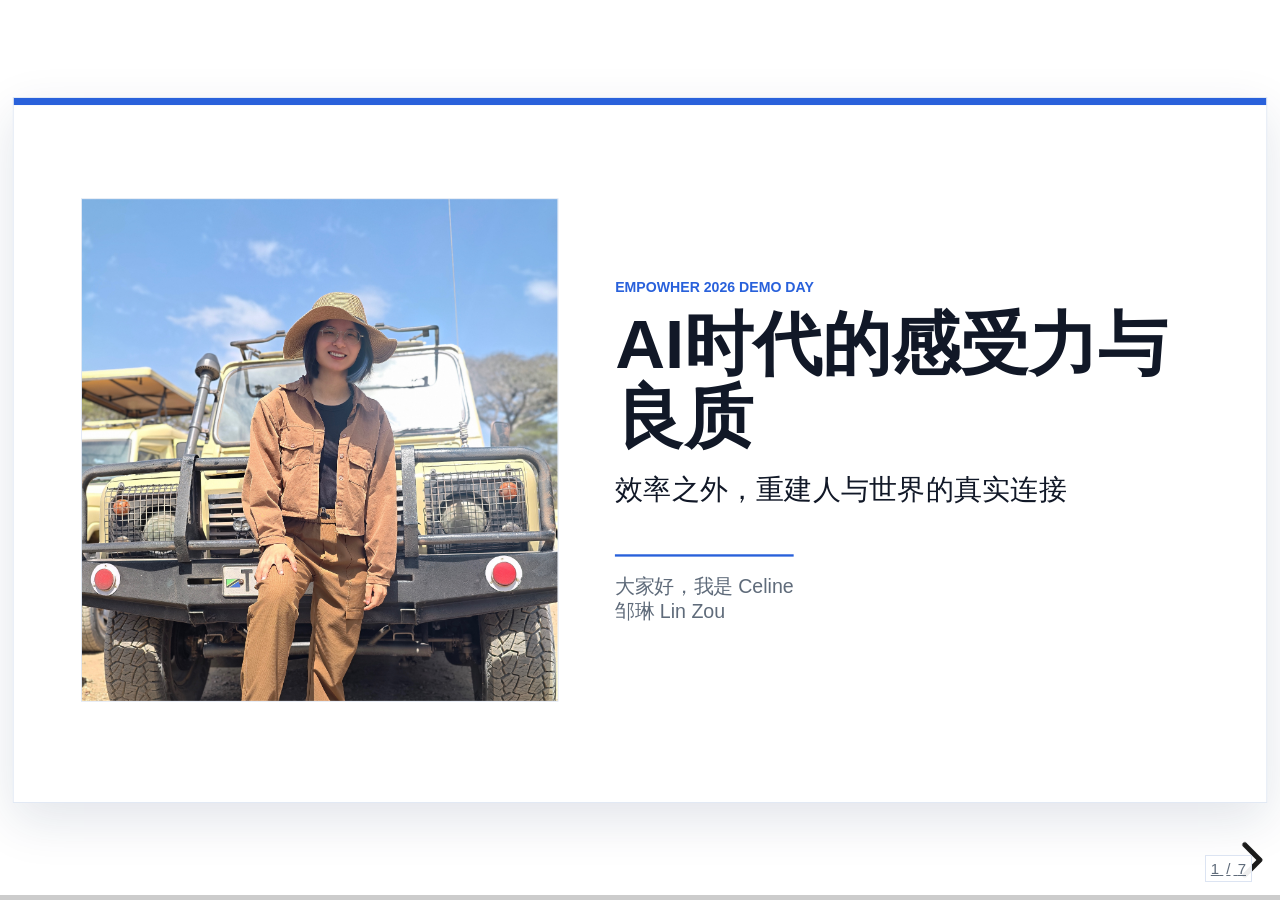
==== commit 26f2b10c: "Refresh demo day deck" ====
--- a/deck/index.html
+++ b/deck/index.html
@@ -1,171 +1,394 @@
-<!DOCTYPE html>
+<!doctype html>
 <html lang="zh-CN">
-  <head>
-    <meta charset="UTF-8" />
-    <meta name="viewport" content="width=device-width, initial-scale=1.0" />
-    <title>AI时代的感受力与良质 · Celine Zou</title>
-    <link rel="stylesheet" href="vendor/reveal/reset.css" />
-    <link rel="stylesheet" href="vendor/reveal/reveal.css" />
-    <link rel="stylesheet" href="styles.css" />
-  </head>
-  <body>
-    <div class="reveal">
-      <div class="slides">
-        <section data-background-color="#ffffff" aria-label="开场与破冰">
-          <div class="slide-shell hero-grid">
-            <div class="hero-media">
-              <img src="assets/01_celine-portrait-mock.svg" alt="Celine portrait placeholder" />
+    <head>
+        <meta charset="UTF-8" />
+        <meta name="viewport" content="width=device-width, initial-scale=1.0" />
+        <title>AI时代的感受力与良质 · Celine Zou</title>
+        <link rel="stylesheet" href="vendor/reveal/reset.css" />
+        <link rel="stylesheet" href="vendor/reveal/reveal.css" />
+        <link rel="stylesheet" href="styles.css" />
+    </head>
+    <body>
+        <div class="reveal">
+            <div class="slides">
+                <section
+                    data-background-color="#ffffff"
+                    aria-label="开场与破冰"
+                >
+                    <div class="slide-shell hero-grid">
+                        <div class="hero-media">
+                            <img
+                                src="assets/personal_photo.JPG"
+                                alt="Celine portrait"
+                            />
+                        </div>
+                        <div class="hero-copy">
+                            <p class="eyebrow">EmpowHER 2026 Demo Day</p>
+                            <h1>AI时代的感受力与良质</h1>
+                            <p class="lead">效率之外，重建人与世界的真实连接</p>
+                            <div class="speaker">
+                                <span>大家好，我是 Celine</span>
+                                <strong>邹琳 Lin Zou</strong>
+                            </div>
+                        </div>
+                    </div>
+                </section>
+
+                <section
+                    data-background-color="#ffffff"
+                    aria-label="当AI把效率拉满，我们拼什么"
+                >
+                    <div class="slide-shell two-column efficiency-slide">
+                        <div class="copy-block">
+                            <p class="eyebrow">Question</p>
+                            <h2>效率的尽头，我们的价值何在？</h2>
+                            <p
+                                class="body-text fragment fade-up"
+                                data-fragment-index="0"
+                            >
+                                过去几十年，社会教导我们要效率至上。
+                            </p>
+                            <p
+                                class="body-text fragment fade-up"
+                                data-fragment-index="1"
+                            >
+                                但现在，AI的效率最高，而且 24 小时不休息。
+                            </p>
+                            <div class="question-list">
+                                <p
+                                    class="fragment fade-up"
+                                    data-fragment-index="3"
+                                >
+                                    当AI把能做的都做了，我们的价值是什么？
+                                </p>
+                                <p
+                                    class="fragment fade-up"
+                                    data-fragment-index="4"
+                                >
+                                    大家都能用AI做同样的事，我做的东西和别人有什么区别？
+                                </p>
+                            </div>
+                            <figure
+                                class="short-meme fragment fade-up"
+                                data-fragment-index="5"
+                            >
+                                <img
+                                    src="assets/codex_keypad.jpg"
+                                    alt="Codex keypad"
+                                />
+                            </figure>
+                        </div>
+                        <figure
+                            class="visual-card fragment fade-left"
+                            data-fragment-index="2"
+                        >
+                            <img
+                                src="assets/running_robot.jpg"
+                                alt="Robot running fast"
+                            />
+                            <figcaption>
+                                程序员追着机器人跑：效率竞赛已经不是人的优势
+                            </figcaption>
+                        </figure>
+                    </div>
+                </section>
+
+                <section
+                    data-background-color="#ffffff"
+                    aria-label="关掉网线，修好感受力雷达"
+                >
+                    <div class="slide-shell stacked">
+                        <header class="slide-header">
+                            <p class="eyebrow">Reset</p>
+                            <h2>关掉网线，修好“感受力”雷达</h2>
+                        </header>
+                        <div class="contrast-grid">
+                            <figure
+                                class="mini-visual fragment fade-right"
+                                data-fragment-index="0"
+                            >
+                                <img
+                                    src="assets/03_anxiety-laptop-mock.png"
+                                    alt="Anxiety at laptop placeholder"
+                                />
+                                <figcaption>今年3月前的我</figcaption>
+                            </figure>
+                            <div
+                                class="break-note fragment zoom-in"
+                                data-fragment-index="2"
+                            >
+                                Need a break.<br />Time to unplug.
+                            </div>
+                            <figure
+                                class="mini-visual campervan-visual fragment fade-left"
+                                data-fragment-index="3"
+                            >
+                                <img
+                                    src="assets/campervan.jpg"
+                                    alt="Campervan trip in New Zealand"
+                                />
+                                <figcaption>休息3周，房车环新西兰</figcaption>
+                            </figure>
+                        </div>
+                        <div class="state-row">
+                            <div
+                                class="state-card muted fragment fade-up"
+                                data-fragment-index="1"
+                            >
+                                <img
+                                    src="assets/05_stone-robot-mock.jpg"
+                                    alt="Hardened robot placeholder"
+                                />
+                                <div>
+                                    <h3>被推着跑</h3>
+                                    <p>死板、僵硬、焦虑，慢慢变得麻木。</p>
+                                </div>
+                            </div>
+                            <div
+                                class="state-card bright fragment fade-up"
+                                data-fragment-index="4"
+                            >
+                                <img
+                                    src="assets/06_sensitivity-radar-mock.png"
+                                    alt="Relaxed person in sunlight placeholder"
+                                />
+                                <div>
+                                    <h3>重新感受</h3>
+                                    <p>
+                                        轻盈、享受，开始自在地寻找有意思的AI应用。
+                                    </p>
+                                </div>
+                            </div>
+                        </div>
+                    </div>
+                </section>
+
+                <section
+                    data-background-color="#ffffff"
+                    aria-label="效率之外寻找良质"
+                >
+                    <div class="slide-shell two-column quality-layout">
+                        <figure
+                            class="book-card fragment fade-right"
+                            data-fragment-index="0"
+                        >
+                            <img
+                                src="assets/book.jpg"
+                                alt="禅与摩托车维修艺术书封面"
+                            />
+                            <figcaption>
+                                这部哲学小说以公路旅行的喧嚣为表，探讨的却是技术时代下的精神困境。它的终极内核，是引导现代人在焦虑中重新找寻内心的平静。
+                            </figcaption>
+                        </figure>
+                        <div class="copy-block">
+                            <p class="eyebrow">Quality</p>
+                            <h2>效率之外，寻找“良质”</h2>
+                            <div class="comparison">
+                                <p
+                                    class="fragment fade-up"
+                                    data-fragment-index="1"
+                                >
+                                    <span>电脑坏了</span>盲目重启 /
+                                    花钱找人，把它当黑盒。
+                                </p>
+                                <p
+                                    class="fragment fade-up"
+                                    data-fragment-index="2"
+                                >
+                                    <span>程序报错</span>复制给 AI /
+                                    只求结果，把自己变成人工 Proxy。
+                                </p>
+                                <p
+                                    class="fragment fade-up"
+                                    data-fragment-index="3"
+                                >
+                                    <span>但如果</span>你愿意理解原理，并从
+                                    Debug 中获得成就感，良质就迸发出来了。
+                                </p>
+                            </div>
+                            <blockquote
+                                class="fragment fade-up"
+                                data-fragment-index="4"
+                            >
+                                良质是主体和客体交融瞬间，迸发出的纯粹体验与火花。
+                            </blockquote>
+                        </div>
+                    </div>
+                </section>
+
+                <section
+                    data-background-color="#ffffff"
+                    aria-label="打破专业迷信"
+                >
+                    <div class="slide-shell stacked compact">
+                        <header class="slide-header">
+                            <p class="eyebrow">Agency</p>
+                            <h2>打破“专业迷信”，找回被外包的自我</h2>
+                            <p
+                                class="body-text fragment fade-up"
+                                data-fragment-index="0"
+                            >
+                                “专业的事交给专业的人”很多时候只是让我们把生活、判断和好奇心一起外包。
+                            </p>
+                        </header>
+                        <div class="three-points">
+                            <div class="point-stack">
+                                <article
+                                    class="fragment fade-up"
+                                    data-fragment-index="1"
+                                >
+                                    <img
+                                        src="assets/08_world-stage-mock.svg"
+                                        alt="World stage placeholder"
+                                    />
+                                    <h3>世界是一个大草台班子</h3>
+                                    <p>
+                                        专业边界正在下沉，很多行业的信息差正在被AI抹平。
+                                    </p>
+                                </article>
+                                <figure
+                                    class="meme-panel fragment fade-up"
+                                    data-fragment-index="2"
+                                >
+                                    <img src="assets/meme.png" alt="表情包" />
+                                </figure>
+                            </div>
+                            <div class="point-stack">
+                                <article
+                                    class="fragment fade-up"
+                                    data-fragment-index="3"
+                                >
+                                    <img
+                                        src="assets/09_life-not-outsourced-mock.svg"
+                                        alt="Life repair placeholder"
+                                    />
+                                    <h3>不要把生活外包</h3>
+                                    <p>
+                                        与其默认“我不会”，不如花15分钟先理解现状。
+                                    </p>
+                                </article>
+                                <p
+                                    class="point-note fragment fade-up"
+                                    data-fragment-index="4"
+                                >
+                                    转变思路：别人都能学会，我凭啥不行
+                                </p>
+                            </div>
+                            <div class="point-stack">
+                                <article
+                                    class="fragment fade-up"
+                                    data-fragment-index="5"
+                                >
+                                    <img
+                                        src="assets/10_core-instinct-mock.svg"
+                                        alt="Personal instinct placeholder"
+                                    />
+                                    <h3>沉淀你的底牌</h3>
+                                    <p>
+                                        经验、审美和直觉会变成你区别于别人和AI的底层逻辑。
+                                    </p>
+                                </article>
+                                <p
+                                    class="point-note fragment fade-up"
+                                    data-fragment-index="6"
+                                >
+                                    AI可以提供一万种方案，但我们的选择定义了产品的良质
+                                </p>
+                            </div>
+                        </div>
+                    </div>
+                </section>
+
+                <section
+                    data-background-color="#ffffff"
+                    aria-label="拿好魔法棒"
+                >
+                    <div class="slide-shell closing-layout">
+                        <div class="copy-block">
+                            <p class="eyebrow">Closing</p>
+                            <h2 class="closing-title">
+                                时代更迭：<br /><span>从麻瓜到魔法师 🪄</span>
+                            </h2>
+                            <div class="magic-split">
+                                <article
+                                    class="magic-era fragment fade-up"
+                                    data-fragment-index="0"
+                                >
+                                    <span>过去的魔法</span>
+                                    <h3>摄像机 · 汽车 · 电脑</h3>
+                                    <p>曾经像魔法一样改变世界。</p>
+                                </article>
+                                <article
+                                    class="magic-era active fragment fade-up"
+                                    data-fragment-index="1"
+                                >
+                                    <span>今天的魔法</span>
+                                    <h3>AI 像水一样包围我们</h3>
+                                    <p>融入生活，也重塑工作。</p>
+                                </article>
+                            </div>
+                            <p
+                                class="body-text practitioner-note fragment fade-up"
+                                data-fragment-index="3"
+                            >
+                                行业从业者不只享受便利，也要抓住魔法棒，挥出更漂亮、更酷炫的魔法。
+                            </p>
+                            <p
+                                class="closing-line fragment fade-up"
+                                data-fragment-index="4"
+                            >
+                                愿大家都能在这个时代拿好自己的魔法棒，创造充满良质的有趣世界
+                            </p>
+                        </div>
+                        <figure
+                            class="visual-card closing-image fragment fade-left"
+                            data-fragment-index="2"
+                        >
+                            <img
+                                src="assets/11_magic-wand-ai-mock.svg"
+                                alt="Technology magic wand placeholder"
+                            />
+                            <figcaption>
+                                拿好自己的魔法棒，不要只远远看着魔法发生
+                            </figcaption>
+                        </figure>
+                    </div>
+                </section>
+
+                <section data-background-color="#ffffff" aria-label="感谢聆听">
+                    <div class="slide-shell thank-you-slide">
+                        <div class="tech-dot dot-a"></div>
+                        <div class="tech-dot dot-b"></div>
+                        <div class="tech-dot dot-c"></div>
+                        <div class="circuit-line line-a"></div>
+                        <div class="circuit-line line-b"></div>
+                        <div class="circuit-line line-c"></div>
+                        <div class="thank-you-copy">
+                            <p class="eyebrow">Thank You</p>
+                            <h2>Thank you for listening!</h2>
+                        </div>
+                    </div>
+                </section>
             </div>
-            <div class="hero-copy">
-              <p class="eyebrow">EmpowHER 2026 Demo Day</p>
-              <h1>AI时代的感受力与良质</h1>
-              <p class="lead">做时代的魔法师，拒绝被异化</p>
-              <div class="speaker fragment fade-up" data-fragment-index="0">
-                <span>大家好，我是 Celine</span>
-                <strong>Lin Zou</strong>
-              </div>
-            </div>
-          </div>
-        </section>
-
-        <section data-background-color="#ffffff" aria-label="当AI把效率拉满，我们拼什么">
-          <div class="slide-shell two-column">
-            <div class="copy-block">
-              <p class="eyebrow">Question</p>
-              <h2>当AI把效率拉满，我们拼什么？</h2>
-              <p class="body-text fragment fade-up" data-fragment-index="0">过去几十年，社会教导我们要效率至上。</p>
-              <p class="body-text fragment fade-up" data-fragment-index="1">但现在，AI的效率最高，而且 24 小时不休息。</p>
-              <div class="question-list">
-                <p class="fragment fade-up" data-fragment-index="2">当AI把能做的都做了，我们的价值是什么？</p>
-                <p class="fragment fade-up" data-fragment-index="3">大家都能用AI做同样的事，我做的东西和别人有什么区别？</p>
-              </div>
-            </div>
-            <figure class="visual-card fragment fade-left" data-fragment-index="1">
-              <img src="assets/02_ai-race-mock.svg" alt="Mock illustration of a programmer chasing AI efficiency" />
-              <figcaption>程序员追着机器人跑：效率竞赛已经不是人的优势</figcaption>
-            </figure>
-          </div>
-        </section>
-
-        <section data-background-color="#ffffff" aria-label="关掉网线，修好感受力雷达">
-          <div class="slide-shell stacked">
-            <header class="slide-header">
-              <p class="eyebrow">Reset</p>
-              <h2>关掉网线，修好“感受力雷达”</h2>
-            </header>
-            <div class="contrast-grid">
-              <figure class="mini-visual fragment fade-right" data-fragment-index="0">
-                <img src="assets/03_anxiety-laptop-mock.svg" alt="Anxiety at laptop placeholder" />
-                <figcaption>今年3月前的我</figcaption>
-              </figure>
-              <div class="break-note fragment zoom-in" data-fragment-index="1">太累了<br />Need a break</div>
-              <figure class="mini-visual fragment fade-left" data-fragment-index="2">
-                <img src="assets/04_new-zealand-campervan-mock.svg" alt="New Zealand campervan placeholder" />
-                <figcaption>休息三周，房车环新西兰</figcaption>
-              </figure>
-            </div>
-            <div class="state-row">
-              <div class="state-card muted fragment fade-up" data-fragment-index="3">
-                <img src="assets/05_stone-robot-mock.svg" alt="Hardened robot placeholder" />
-                <div>
-                  <h3>被推着跑</h3>
-                  <p>死板、僵硬、焦虑，慢慢变得麻木。</p>
-                </div>
-              </div>
-              <div class="state-card bright fragment fade-up" data-fragment-index="4">
-                <img src="assets/06_sensitivity-radar-mock.svg" alt="Relaxed person in sunlight placeholder" />
-                <div>
-                  <h3>重新感受</h3>
-                  <p>轻盈、享受，开始自在地寻找有意思的AI应用。</p>
-                </div>
-              </div>
-            </div>
-          </div>
-        </section>
-
-        <section data-background-color="#ffffff" aria-label="效率之外寻找良质">
-          <div class="slide-shell two-column quality-layout">
-            <figure class="book-card fragment fade-right" data-fragment-index="0">
-              <img src="assets/07_quality-book-mock.svg" alt="Zen and the Art of Motorcycle Maintenance book placeholder" />
-              <figcaption>不是摩托车维修指南</figcaption>
-            </figure>
-            <div class="copy-block">
-              <p class="eyebrow">Quality</p>
-              <h2>效率之外，寻找“良质”</h2>
-              <p class="body-text fragment fade-up" data-fragment-index="1">这本书讨论的是：在技术与理性的世界里，人如何通过专注和用心，找回做事的终极价值。</p>
-              <div class="comparison">
-                <p class="fragment fade-up" data-fragment-index="2"><span>电脑坏了</span>重启 / 找人修，把它当黑盒。</p>
-                <p class="fragment fade-up" data-fragment-index="3"><span>程序报错</span>复制给代理商，只求结果。</p>
-                <p class="fragment fade-up" data-fragment-index="4"><span>但如果</span>你愿意理解原理，并从 Debug 中获得成就感。</p>
-              </div>
-              <blockquote class="fragment fade-up" data-fragment-index="5">良质是主体和客体交融瞬间，迸发出的纯粹体验与火花。</blockquote>
-            </div>
-          </div>
-        </section>
-
-        <section data-background-color="#ffffff" aria-label="打破专业迷信">
-          <div class="slide-shell stacked compact">
-            <header class="slide-header">
-              <p class="eyebrow">Agency</p>
-              <h2>打破“专业迷信”，找回被外包的自我</h2>
-              <p class="body-text fragment fade-up" data-fragment-index="0">“专业的事交给专业的人”很多时候只是让我们把生活、判断和好奇心一起外包。</p>
-            </header>
-            <div class="three-points">
-              <article class="fragment fade-up" data-fragment-index="1">
-                <img src="assets/08_world-stage-mock.svg" alt="World stage placeholder" />
-                <h3>世界是一个大草台班子</h3>
-                <p>专业边界正在下沉，很多行业的信息差正在被AI抹平。</p>
-              </article>
-              <article class="fragment fade-up" data-fragment-index="2">
-                <img src="assets/09_life-not-outsourced-mock.svg" alt="Life repair placeholder" />
-                <h3>不要把生活外包</h3>
-                <p>与其默认“我不会”，不如花15分钟先理解现状。</p>
-              </article>
-              <article class="fragment fade-up" data-fragment-index="3">
-                <img src="assets/10_core-instinct-mock.svg" alt="Personal instinct placeholder" />
-                <h3>沉淀你的底牌</h3>
-                <p>经验、审美和直觉会变成你区别于别人和AI的底层逻辑。</p>
-              </article>
-            </div>
-          </div>
-        </section>
-
-        <section data-background-color="#ffffff" aria-label="拿好魔法棒">
-          <div class="slide-shell closing-layout">
-            <div class="copy-block">
-              <p class="eyebrow">Closing</p>
-              <h2>拿好魔法棒，做时代的魔法师</h2>
-              <p class="body-text fragment fade-up" data-fragment-index="0">每个时代都有自己的魔法。</p>
-              <p class="body-text fragment fade-up" data-fragment-index="1">这个时代的魔法是AI，它会像水一样融入每个人的生活。</p>
-              <p class="body-text fragment fade-up" data-fragment-index="2">作为行业从业者，我们可以更进一步：不只享受魔法，也要理解魔法背后的规律和需求。</p>
-              <p class="closing-line fragment fade-up" data-fragment-index="3">观察生活，专注做事，创造有趣的世界。</p>
-            </div>
-            <figure class="visual-card closing-image fragment fade-left" data-fragment-index="1">
-              <img src="assets/11_magic-wand-ai-mock.svg" alt="Technology magic wand placeholder" />
-              <figcaption>拿好自己的魔法棒，不要只远远看着魔法发生</figcaption>
-            </figure>
-          </div>
-        </section>
-      </div>
-    </div>
-
-    <script src="vendor/reveal/reveal.js"></script>
-    <script>
-      Reveal.initialize({
-        controls: true,
-        progress: true,
-        hash: true,
-        center: false,
-        width: 1600,
-        height: 900,
-        margin: 0.02,
-        minScale: 0.2,
-        maxScale: 1.6,
-        transition: "slide",
-        backgroundTransition: "fade",
-        slideNumber: "c/t",
-        pdfSeparateFragments: true,
-      });
-    </script>
-  </body>
+        </div>
+
+        <script src="vendor/reveal/reveal.js"></script>
+        <script>
+            Reveal.initialize({
+                controls: true,
+                progress: true,
+                hash: true,
+                center: false,
+                width: 1600,
+                height: 900,
+                margin: 0.02,
+                minScale: 0.2,
+                maxScale: 1.6,
+                transition: "slide",
+                backgroundTransition: "fade",
+                slideNumber: "c/t",
+                pdfSeparateFragments: true,
+            });
+        </script>
+    </body>
 </html>
--- a/deck/styles.css
+++ b/deck/styles.css
@@ -74,7 +74,17 @@
 }
 
 .closing-layout {
-  grid-template-columns: minmax(0, 1fr) minmax(380px, 0.86fr);
+  grid-template-columns: minmax(0, 1.34fr) minmax(330px, 0.66fr);
+  align-items: start;
+}
+
+.closing-title {
+  font-size: 58px;
+  line-height: 1.08;
+}
+
+.closing-title span {
+  white-space: nowrap;
 }
 
 .stacked {
@@ -84,7 +94,7 @@
 }
 
 .compact {
-  gap: 38px;
+  gap: 24px;
 }
 
 .reveal .eyebrow {
@@ -152,7 +162,8 @@
   place-items: center;
   min-height: 640px;
   border: 1px solid var(--line);
-  background: linear-gradient(180deg, var(--blue-light), var(--white));
+  background: var(--blue-light);
+  overflow: hidden;
 }
 
 .hero-media img,
@@ -173,8 +184,10 @@
 }
 
 .hero-media img {
-  width: min(440px, 82%);
-  height: auto;
+  width: 100%;
+  height: 640px;
+  object-fit: cover;
+  object-position: center;
 }
 
 .speaker {
@@ -187,8 +200,28 @@
 }
 
 .speaker strong {
-  color: var(--ink);
-  font-size: 36px;
+  color: inherit;
+  font-size: inherit;
+  font-weight: 400;
+}
+
+.short-meme {
+  width: 520px;
+  height: 258px;
+  margin: 30px 0 0;
+  background: transparent;
+}
+
+.short-meme img {
+  display: block;
+  width: 100%;
+  height: 100%;
+  max-width: none;
+  max-height: none;
+  margin: 0;
+  border: 0;
+  object-fit: contain;
+  box-shadow: none;
 }
 
 .visual-card,
@@ -232,6 +265,46 @@
   font-weight: 800;
 }
 
+.efficiency-slide {
+  align-items: start;
+}
+
+.efficiency-slide .copy-block {
+  padding-top: 6px;
+}
+
+.efficiency-slide h2 {
+  margin-bottom: 18px;
+  font-size: 56px;
+}
+
+.efficiency-slide .body-text {
+  margin-bottom: 14px;
+  font-size: 25px;
+  line-height: 1.5;
+}
+
+.efficiency-slide .question-list {
+  gap: 14px;
+  margin-top: 26px;
+}
+
+.efficiency-slide .question-list p {
+  padding: 18px 22px;
+  font-size: 26px;
+  line-height: 1.34;
+}
+
+.efficiency-slide .short-meme {
+  width: 500px;
+  height: 248px;
+  margin-top: 22px;
+}
+
+.efficiency-slide > .visual-card {
+  margin-top: 118px;
+}
+
 .slide-header {
   max-width: 1180px;
 }
@@ -250,6 +323,11 @@
 
 .mini-visual img {
   height: 260px;
+}
+
+.campervan-visual img {
+  object-fit: contain;
+  object-position: center;
 }
 
 .break-note {
@@ -273,7 +351,7 @@
 
 .state-card {
   display: grid;
-  grid-template-columns: 176px minmax(0, 1fr);
+  grid-template-columns: 210px minmax(0, 1fr);
   gap: 22px;
   align-items: center;
   padding: 22px;
@@ -282,7 +360,7 @@
 }
 
 .state-card img {
-  height: 138px;
+  height: 162px;
   background: var(--soft);
 }
 
@@ -312,15 +390,21 @@
 }
 
 .book-card img {
-  height: 590px;
-  padding: 42px;
+  height: 520px;
+  padding: 32px 38px;
   object-fit: contain;
 }
 
+.book-card figcaption {
+  padding: 18px 22px 20px;
+  font-size: 18px;
+  line-height: 1.55;
+}
+
 .comparison {
   display: grid;
-  gap: 12px;
-  margin: 30px 0;
+  gap: 26px;
+  margin: 30px 0 46px;
 }
 
 .comparison p {
@@ -356,36 +440,219 @@
   gap: 22px;
 }
 
+.point-stack {
+  display: grid;
+  grid-template-rows: 330px 168px;
+  align-content: start;
+  gap: 16px;
+  min-width: 0;
+}
+
 .three-points article {
+  display: flex;
+  min-height: 0;
   min-width: 0;
-  padding: 22px;
+  flex-direction: column;
+  padding: 18px;
   border: 1px solid var(--line);
   background: var(--white);
 }
 
 .three-points img {
-  height: 210px;
-  margin-bottom: 22px;
+  height: 178px;
+  margin-bottom: 18px;
   background: var(--soft);
 }
 
+.three-points h3 {
+  overflow-wrap: anywhere;
+}
+
 .three-points p {
   margin: 0;
   color: var(--muted);
-  font-size: 22px;
-  line-height: 1.52;
+  font-size: 20px;
+  line-height: 1.42;
+}
+
+.meme-panel,
+.point-note {
+  margin: 0;
+  background: transparent;
+  min-height: 0;
+}
+
+.meme-panel {
+  display: grid;
+  place-items: center;
+  overflow: hidden;
+}
+
+.meme-panel img {
+  width: 100%;
+  height: 100%;
+  margin: 0;
+  background: transparent;
+  box-shadow: none;
+  object-fit: contain;
+}
+
+.point-note {
+  display: flex;
+  align-items: center;
+  border: 1px solid var(--line);
+  background: var(--soft);
+  padding: 16px 18px;
+  color: var(--ink);
+  font-size: 20px;
+  line-height: 1.36;
+  font-weight: 850;
 }
 
 .closing-line {
-  margin-top: 38px;
-  color: var(--blue);
-  font-size: 39px;
+  position: absolute;
+  right: 86px;
+  bottom: 118px;
+  left: 86px;
+  margin: 0;
+  padding: 24px 28px;
+  border-left: 7px solid var(--blue-dark);
+  background: var(--blue-light);
+  color: var(--ink);
+  font-size: 34px;
   line-height: 1.35;
   font-weight: 900;
+  text-align: center;
+  white-space: nowrap;
+}
+
+.closing-image {
+  align-self: start;
+  margin-top: 48px;
 }
 
 .closing-image img {
-  height: 620px;
+  height: 405px;
+  object-fit: contain;
+}
+
+.magic-split {
+  display: grid;
+  grid-template-columns: 1fr 1fr;
+  gap: 18px;
+  margin: 34px 0 24px;
+}
+
+.magic-era {
+  min-height: 190px;
+  padding: 24px;
+  border: 1px solid var(--line);
+  background: var(--soft);
+}
+
+.magic-era.active {
+  border-color: rgba(41, 97, 219, 0.35);
+  background: var(--blue-light);
+}
+
+.magic-era span {
+  display: inline-block;
+  margin-bottom: 20px;
+  color: var(--blue);
+  font-size: 18px;
+  font-weight: 900;
+}
+
+.magic-era h3 {
+  margin-bottom: 16px;
+  color: var(--ink);
+  font-size: 30px;
+  line-height: 1.24;
+}
+
+.magic-era p,
+.practitioner-note {
+  margin: 0;
+  color: var(--muted);
+  font-size: 24px;
+  line-height: 1.5;
+}
+
+.practitioner-note {
+  margin-top: 18px;
+  padding-left: 22px;
+  border-left: 4px solid var(--blue);
+}
+
+.thank-you-slide {
+  display: grid;
+  place-items: center;
+  background:
+    linear-gradient(90deg, rgba(41, 97, 219, 0.06) 1px, transparent 1px),
+    linear-gradient(180deg, rgba(41, 97, 219, 0.06) 1px, transparent 1px),
+    var(--white);
+  background-size: 86px 86px;
+}
+
+.thank-you-copy {
+  position: relative;
+  z-index: 1;
+  text-align: center;
+}
+
+.thank-you-copy h2 {
+  margin: 0;
+  color: var(--blue);
+  font-size: 92px;
+  line-height: 1;
+  white-space: nowrap;
+}
+
+.tech-dot {
+  position: absolute;
+  width: 16px;
+  height: 16px;
+  border: 4px solid var(--blue);
+  background: var(--white);
+}
+
+.dot-a {
+  top: 156px;
+  left: 244px;
+}
+
+.dot-b {
+  right: 264px;
+  top: 218px;
+}
+
+.dot-c {
+  right: 410px;
+  bottom: 178px;
+}
+
+.circuit-line {
+  position: absolute;
+  height: 3px;
+  background: rgba(41, 97, 219, 0.25);
+}
+
+.line-a {
+  top: 163px;
+  left: 260px;
+  width: 320px;
+}
+
+.line-b {
+  top: 225px;
+  right: 280px;
+  width: 260px;
+}
+
+.line-c {
+  right: 426px;
+  bottom: 185px;
+  width: 360px;
 }
 
 .reveal .progress {
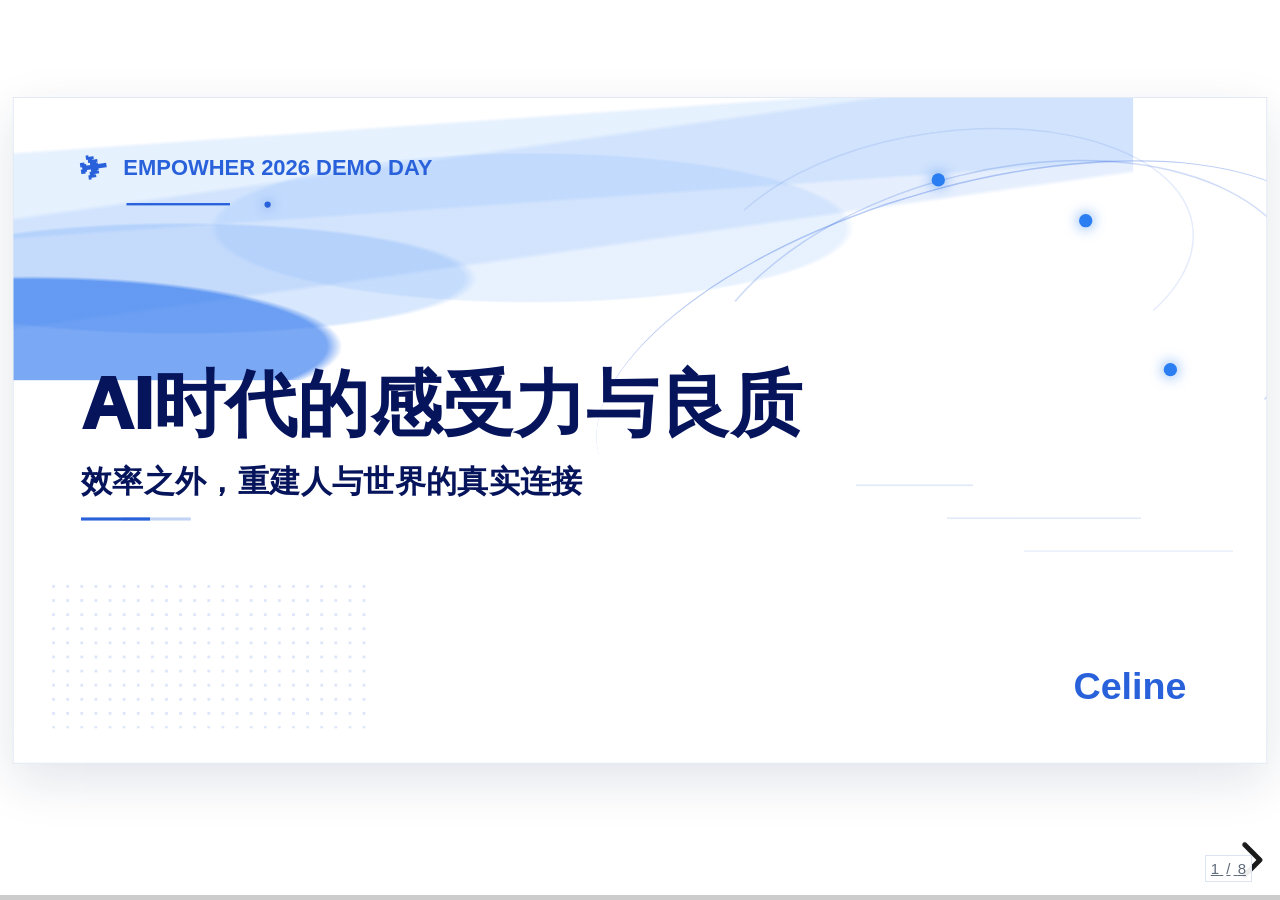
==== commit d09ad236: "Refine demo day deck intro slides" ====
--- a/deck/index.html
+++ b/deck/index.html
@@ -13,22 +13,49 @@
             <div class="slides">
                 <section
                     data-background-color="#ffffff"
-                    aria-label="开场与破冰"
-                >
-                    <div class="slide-shell hero-grid">
-                        <div class="hero-media">
+                    aria-label="封面"
+                >
+                    <div class="slide-shell cover-slide">
+                        <div class="cover-orbit orbit-a"></div>
+                        <div class="cover-orbit orbit-b"></div>
+                        <div class="cover-node node-a"></div>
+                        <div class="cover-node node-b"></div>
+                        <div class="cover-node node-c"></div>
+                        <div class="cover-dot-field"></div>
+                        <div class="cover-circuit"></div>
+
+                        <div class="cover-brand">
+                            <span class="cover-plane">✈</span>
+                            <span>EMPOWHER 2026 DEMO DAY</span>
+                        </div>
+                        <div class="cover-rule"></div>
+
+                        <div class="cover-copy">
+                            <h1>AI时代的感受力与良质</h1>
+                            <p class="lead">效率之外，重建人与世界的真实连接</p>
+                        </div>
+
+                        <div class="cover-name">
+                            Celine
+                        </div>
+                    </div>
+                </section>
+
+                <section data-background-color="#ffffff" aria-label="个人介绍">
+                    <div class="slide-shell profile-slide">
+                        <div class="profile-dot-field"></div>
+                        <figure class="profile-photo">
                             <img
-                                src="assets/personal_photo.JPG"
+                                src="assets/01_personal-photo.JPG"
                                 alt="Celine portrait"
                             />
-                        </div>
-                        <div class="hero-copy">
-                            <p class="eyebrow">EmpowHER 2026 Demo Day</p>
-                            <h1>AI时代的感受力与良质</h1>
-                            <p class="lead">效率之外，重建人与世界的真实连接</p>
-                            <div class="speaker">
-                                <span>大家好，我是 Celine</span>
-                                <strong>邹琳 Lin Zou</strong>
+                        </figure>
+                        <div class="profile-copy">
+                            <p class="profile-intro">A bit information about me</p>
+                            <h2>邹琳 Celine Zou</h2>
+                            <div class="profile-badges">
+                                <p>Skyscanner Senior Software Engineer</p>
+                                <p>Skyscanner深圳区女性工程师社区负责人</p>
                             </div>
                         </div>
                     </div>
@@ -73,7 +100,7 @@
                                 data-fragment-index="5"
                             >
                                 <img
-                                    src="assets/codex_keypad.jpg"
+                                    src="assets/02_codex-keypad.jpg"
                                     alt="Codex keypad"
                                 />
                             </figure>
@@ -83,7 +110,7 @@
                             data-fragment-index="2"
                         >
                             <img
-                                src="assets/running_robot.jpg"
+                                src="assets/02_running-robot.jpg"
                                 alt="Robot running fast"
                             />
                             <figcaption>
@@ -124,7 +151,7 @@
                                 data-fragment-index="3"
                             >
                                 <img
-                                    src="assets/campervan.jpg"
+                                    src="assets/03_campervan.jpg"
                                     alt="Campervan trip in New Zealand"
                                 />
                                 <figcaption>休息3周，房车环新西兰</figcaption>
@@ -136,7 +163,7 @@
                                 data-fragment-index="1"
                             >
                                 <img
-                                    src="assets/05_stone-robot-mock.jpg"
+                                    src="assets/03_stone-robot-mock.jpg"
                                     alt="Hardened robot placeholder"
                                 />
                                 <div>
@@ -149,7 +176,7 @@
                                 data-fragment-index="4"
                             >
                                 <img
-                                    src="assets/06_sensitivity-radar-mock.png"
+                                    src="assets/03_sensitivity-radar-mock.png"
                                     alt="Relaxed person in sunlight placeholder"
                                 />
                                 <div>
@@ -173,7 +200,7 @@
                             data-fragment-index="0"
                         >
                             <img
-                                src="assets/book.jpg"
+                                src="assets/04_book.jpg"
                                 alt="禅与摩托车维修艺术书封面"
                             />
                             <figcaption>
@@ -238,7 +265,7 @@
                                     data-fragment-index="1"
                                 >
                                     <img
-                                        src="assets/08_world-stage-mock.svg"
+                                        src="assets/05_world-stage-mock.svg"
                                         alt="World stage placeholder"
                                     />
                                     <h3>世界是一个大草台班子</h3>
@@ -250,7 +277,7 @@
                                     class="meme-panel fragment fade-up"
                                     data-fragment-index="2"
                                 >
-                                    <img src="assets/meme.png" alt="表情包" />
+                                    <img src="assets/05_meme.png" alt="表情包" />
                                 </figure>
                             </div>
                             <div class="point-stack">
@@ -259,7 +286,7 @@
                                     data-fragment-index="3"
                                 >
                                     <img
-                                        src="assets/09_life-not-outsourced-mock.svg"
+                                        src="assets/05_life-not-outsourced-mock.svg"
                                         alt="Life repair placeholder"
                                     />
                                     <h3>不要把生活外包</h3>
@@ -280,7 +307,7 @@
                                     data-fragment-index="5"
                                 >
                                     <img
-                                        src="assets/10_core-instinct-mock.svg"
+                                        src="assets/05_core-instinct-mock.svg"
                                         alt="Personal instinct placeholder"
                                     />
                                     <h3>沉淀你的底牌</h3>
@@ -345,7 +372,7 @@
                             data-fragment-index="2"
                         >
                             <img
-                                src="assets/11_magic-wand-ai-mock.svg"
+                                src="assets/06_magic-wand-ai-mock.svg"
                                 alt="Technology magic wand placeholder"
                             />
                             <figcaption>
--- a/deck/styles.css
+++ b/deck/styles.css
@@ -1,169 +1,532 @@
 :root {
-  --blue: #2961db;
-  --blue-dark: #1f4eb7;
-  --blue-light: #eef4ff;
-  --ink: #111827;
-  --muted: #5f6b7a;
-  --line: #dce4f2;
-  --white: #ffffff;
-  --soft: #f7f9fd;
-  --accent-green: #28a174;
-  --accent-coral: #e2644f;
-  --shadow: 0 22px 60px rgba(20, 39, 82, 0.12);
+    --blue: #2961db;
+    --blue-dark: #1f4eb7;
+    --blue-light: #eef4ff;
+    --ink: #111827;
+    --muted: #5f6b7a;
+    --line: #dce4f2;
+    --white: #ffffff;
+    --soft: #f7f9fd;
+    --accent-green: #28a174;
+    --accent-coral: #e2644f;
+    --shadow: 0 22px 60px rgba(20, 39, 82, 0.12);
 }
 
 * {
-  box-sizing: border-box;
+    box-sizing: border-box;
 }
 
 html,
 body {
-  margin: 0;
-  background: var(--white);
-  color: var(--ink);
-  font-family: "PingFang SC", "Hiragino Sans GB", "Microsoft YaHei", "Noto Sans CJK SC", sans-serif;
+    margin: 0;
+    background: var(--white);
+    color: var(--ink);
+    font-family:
+        "PingFang SC", "Hiragino Sans GB", "Microsoft YaHei",
+        "Noto Sans CJK SC", sans-serif;
 }
 
 .reveal {
-  background: var(--white);
-  color: var(--ink);
-  font-family: inherit;
+    background: var(--white);
+    color: var(--ink);
+    font-family: inherit;
 }
 
 .reveal .slides {
-  text-align: left;
+    text-align: left;
 }
 
 .reveal .slides section {
-  padding: 0;
-  color: var(--ink);
+    padding: 0;
+    color: var(--ink);
 }
 
 .reveal .slides section,
 .reveal .slides section > .slide-shell {
-  width: 1600px;
-  height: 900px;
+    width: 1600px;
+    height: 850px;
 }
 
 .reveal .slide-shell {
-  position: relative;
-  overflow: hidden;
-  border: 1px solid var(--line);
-  background: var(--white);
-  box-shadow: var(--shadow);
-  padding: 72px 86px;
+    position: relative;
+    overflow: hidden;
+    border: 1px solid var(--line);
+    background: var(--white);
+    box-shadow: var(--shadow);
+    padding: 72px 86px;
 }
 
 .slide-shell::before {
-  content: "";
-  position: absolute;
-  top: 0;
-  left: 0;
-  width: 100%;
-  height: 9px;
-  background: var(--blue);
+    content: "";
+    position: absolute;
+    top: 0;
+    left: 0;
+    width: 100%;
+    height: 9px;
+    background: var(--blue);
 }
 
 .hero-grid,
 .two-column,
 .closing-layout {
-  display: grid;
-  grid-template-columns: minmax(360px, 0.9fr) minmax(0, 1.1fr);
-  gap: 72px;
-  align-items: center;
+    display: grid;
+    grid-template-columns: minmax(360px, 0.9fr) minmax(0, 1.1fr);
+    gap: 72px;
+    align-items: center;
 }
 
 .closing-layout {
-  grid-template-columns: minmax(0, 1.34fr) minmax(330px, 0.66fr);
-  align-items: start;
+    grid-template-columns: minmax(0, 1.34fr) minmax(330px, 0.66fr);
+    align-items: start;
 }
 
 .closing-title {
-  font-size: 58px;
-  line-height: 1.08;
+    font-size: 58px;
+    line-height: 1.08;
 }
 
 .closing-title span {
-  white-space: nowrap;
+    white-space: nowrap;
 }
 
 .stacked {
-  display: flex;
-  flex-direction: column;
-  gap: 34px;
+    display: flex;
+    flex-direction: column;
+    gap: 34px;
 }
 
 .compact {
-  gap: 24px;
+    gap: 24px;
 }
 
 .reveal .eyebrow {
-  margin: 0 0 16px;
-  color: var(--blue);
-  font-size: 18px;
-  font-weight: 800;
-  letter-spacing: 0;
-  line-height: 1.2;
-  text-transform: uppercase;
+    margin: 0 0 16px;
+    color: var(--blue);
+    font-size: 18px;
+    font-weight: 800;
+    letter-spacing: 0;
+    line-height: 1.2;
+    text-transform: uppercase;
 }
 
 .reveal h1,
 .reveal h2,
 .reveal h3,
 .reveal p {
-  margin-top: 0;
-  color: inherit;
-  font-family: inherit;
-  letter-spacing: 0;
-  text-transform: none;
+    margin-top: 0;
+    color: inherit;
+    font-family: inherit;
+    letter-spacing: 0;
+    text-transform: none;
 }
 
 .reveal h1 {
-  margin-bottom: 22px;
-  font-size: 88px;
-  line-height: 1.05;
-  font-weight: 900;
+    margin-bottom: 22px;
+    font-size: 88px;
+    line-height: 1.05;
+    font-weight: 900;
 }
 
 .reveal h2 {
-  margin-bottom: 24px;
-  font-size: 62px;
-  line-height: 1.12;
-  font-weight: 900;
+    margin-bottom: 24px;
+    font-size: 62px;
+    line-height: 1.12;
+    font-weight: 900;
 }
 
 .reveal h3 {
-  margin-bottom: 10px;
-  font-size: 28px;
-  line-height: 1.25;
-  font-weight: 850;
+    margin-bottom: 10px;
+    font-size: 28px;
+    line-height: 1.25;
+    font-weight: 850;
 }
 
 .lead {
-  margin-bottom: 56px;
-  color: var(--muted);
-  font-size: 36px;
-  line-height: 1.4;
+    margin-bottom: 56px;
+    color: var(--muted);
+    font-size: 36px;
+    line-height: 1.4;
 }
 
 .body-text {
-  margin-bottom: 20px;
-  color: var(--muted);
-  font-size: 28px;
-  line-height: 1.62;
+    margin-bottom: 20px;
+    color: var(--muted);
+    font-size: 28px;
+    line-height: 1.62;
 }
 
 .copy-block {
-  min-width: 0;
+    min-width: 0;
+}
+
+.cover-slide {
+    isolation: isolate;
+    padding: 68px 92px;
+    border-color: #e4edff;
+    background:
+        radial-gradient(
+            circle at 98% 2%,
+            rgba(52, 132, 255, 0.34) 0,
+            rgba(52, 132, 255, 0.18) 13%,
+            transparent 32%
+        ),
+        linear-gradient(180deg, #ffffff 0%, #fbfdff 48%, #eef6ff 100%);
+}
+
+.cover-slide::before {
+    content: "";
+    position: absolute;
+    z-index: -1;
+    right: -40px;
+    bottom: -148px;
+    left: -170px;
+    height: 360px;
+    background:
+        radial-gradient(
+            ellipse at 12% 88%,
+            rgba(42, 115, 237, 0.62) 0 19%,
+            transparent 20%
+        ),
+        radial-gradient(
+            ellipse at 24% 64%,
+            rgba(77, 148, 246, 0.22) 0 21%,
+            transparent 22%
+        ),
+        radial-gradient(
+            ellipse at 52% 46%,
+            rgba(117, 175, 252, 0.17) 0 34%,
+            transparent 35%
+        ),
+        linear-gradient(
+            176deg,
+            transparent 0 17%,
+            rgba(118, 178, 252, 0.18) 18% 40%,
+            transparent 41%
+        ),
+        linear-gradient(
+            172deg,
+            transparent 0 30%,
+            rgba(46, 118, 238, 0.12) 31% 54%,
+            transparent 55%
+        );
+}
+
+.cover-slide::after {
+    content: "";
+    position: absolute;
+    z-index: -1;
+    top: 112px;
+    right: -110px;
+    width: 980px;
+    height: 420px;
+    border-top: 2px solid rgba(41, 97, 219, 0.32);
+    border-radius: 50%;
+    transform: rotate(-16deg);
+}
+
+.cover-brand {
+    display: flex;
+    align-items: center;
+    gap: 20px;
+    color: var(--blue);
+    font-size: 28px;
+    line-height: 1;
+    font-weight: 900;
+}
+
+.cover-plane {
+    display: inline-grid;
+    place-items: center;
+    width: 34px;
+    height: 34px;
+    font-size: 34px;
+    transform: rotate(-8deg);
+}
+
+.cover-rule {
+    position: relative;
+    width: 132px;
+    height: 3px;
+    margin: 28px 0 0 58px;
+    background: var(--blue);
+}
+
+.cover-rule::after {
+    content: "";
+    position: absolute;
+    top: 50%;
+    right: -52px;
+    width: 8px;
+    height: 8px;
+    border-radius: 50%;
+    background: var(--blue);
+    box-shadow: 0 0 15px rgba(41, 97, 219, 0.75);
+    transform: translateY(-50%);
+}
+
+.cover-copy {
+    position: relative;
+    z-index: 1;
+    max-width: 1180px;
+    margin-top: 206px;
+}
+
+.cover-copy h1 {
+    margin-bottom: 26px;
+    color: #06145c;
+    font-size: 92px;
+    line-height: 1.03;
+    font-weight: 950;
+}
+
+.cover-copy .lead {
+    position: relative;
+    margin-bottom: 0;
+    padding-bottom: 24px;
+    color: #06145c;
+    font-size: 40px;
+    line-height: 1.28;
+    font-weight: 850;
+}
+
+.cover-copy .lead::after {
+    content: "";
+    position: absolute;
+    bottom: 0;
+    left: 0;
+    width: 88px;
+    height: 4px;
+    background: var(--blue);
+    box-shadow: 52px 0 0 rgba(41, 97, 219, 0.28);
+}
+
+.cover-name {
+    position: absolute;
+    right: 102px;
+    bottom: 74px;
+    color: var(--blue);
+    font-size: 48px;
+    line-height: 1;
+    font-weight: 900;
+}
+
+.cover-orbit {
+    position: absolute;
+    z-index: -1;
+    border: 2px solid rgba(41, 97, 219, 0.22);
+    border-bottom-color: transparent;
+    border-left-color: transparent;
+    border-radius: 50%;
+    pointer-events: none;
+}
+
+.orbit-a {
+    top: 92px;
+    right: -60px;
+    width: 800px;
+    height: 460px;
+    transform: rotate(-14deg);
+}
+
+.orbit-b {
+    top: 42px;
+    right: 90px;
+    width: 630px;
+    height: 330px;
+    opacity: 0.55;
+    transform: rotate(-8deg);
+}
+
+.cover-node {
+    position: absolute;
+    z-index: 0;
+    width: 17px;
+    height: 17px;
+    border-radius: 50%;
+    background: #2b7df2;
+    box-shadow: 0 0 18px rgba(43, 125, 242, 0.8);
+}
+
+.node-a {
+    top: 96px;
+    right: 410px;
+}
+
+.node-b {
+    top: 148px;
+    right: 222px;
+}
+
+.node-c {
+    right: 114px;
+    top: 338px;
+}
+
+.cover-dot-field,
+.profile-dot-field {
+    position: absolute;
+    z-index: -1;
+    width: 420px;
+    height: 190px;
+    background-image: radial-gradient(
+        circle,
+        rgba(41, 97, 219, 0.34) 1.8px,
+        transparent 2px
+    );
+    background-size: 18px 18px;
+    opacity: 0.45;
+}
+
+.cover-dot-field {
+    left: 42px;
+    bottom: 44px;
+}
+
+.cover-circuit {
+    position: absolute;
+    z-index: -1;
+    right: -48px;
+    bottom: 238px;
+    width: 650px;
+    height: 135px;
+    opacity: 0.48;
+    background:
+        linear-gradient(
+            90deg,
+            transparent 0 12%,
+            rgba(41, 97, 219, 0.3) 12% 35%,
+            transparent 35%
+        ),
+        linear-gradient(
+            90deg,
+            transparent 0 30%,
+            rgba(41, 97, 219, 0.28) 30% 68%,
+            transparent 68%
+        ),
+        linear-gradient(
+            90deg,
+            transparent 0 45%,
+            rgba(41, 97, 219, 0.22) 45% 86%,
+            transparent 86%
+        );
+    background-position:
+        0 18px,
+        0 60px,
+        0 102px;
+    background-repeat: no-repeat;
+    background-size: 100% 2px;
+}
+
+.profile-slide {
+    display: grid;
+    grid-template-columns: 520px minmax(0, 1fr);
+    gap: 86px;
+    align-items: center;
+    padding: 72px 96px;
+    border-color: #e4edff;
+    background:
+        radial-gradient(
+            circle at 90% 12%,
+            rgba(41, 97, 219, 0.15),
+            transparent 30%
+        ),
+        linear-gradient(180deg, #ffffff 0%, #f7fbff 100%);
+}
+
+.profile-slide::before {
+    display: none;
+}
+
+.profile-glow {
+    position: absolute;
+    right: -160px;
+    bottom: -220px;
+    width: 620px;
+    height: 620px;
+    border-radius: 50%;
+    background: rgba(41, 97, 219, 0.14);
+}
+
+.profile-dot-field {
+    top: 88px;
+    right: 104px;
+}
+
+.profile-photo {
+    position: relative;
+    z-index: 1;
+    width: 520px;
+    height: 528px;
+    margin: 0;
+    overflow: hidden;
+    border: 1px solid rgba(41, 97, 219, 0.24);
+    border-radius: 0 92px 0 0;
+    background: var(--blue-light);
+    box-shadow: 0 34px 70px rgba(20, 39, 82, 0.17);
+}
+
+.profile-photo img {
+    display: block;
+    width: 100%;
+    height: 100%;
+    max-width: none;
+    max-height: none;
+    margin: 0;
+    border: 0;
+    object-fit: cover;
+    object-position: center;
+    box-shadow: none;
+}
+
+.profile-copy {
+    position: relative;
+    z-index: 1;
+    min-width: 0;
+    margin-top: 40px;
+}
+
+.profile-intro {
+    margin-bottom: 50px;
+    color: #1aa6a6;
+    font-family:
+        "Avenir Next", "Inter", "Segoe UI", "Helvetica Neue", Arial, sans-serif;
+    font-size: 38px;
+    line-height: 1.2;
+    font-weight: 800;
+}
+
+.profile-copy h2 {
+    margin-bottom: 36px;
+    color: var(--blue);
+    font-size: 60px;
+    line-height: 1.08;
+}
+
+.profile-badges {
+    display: grid;
+    gap: 18px;
+    max-width: 650px;
+}
+
+.profile-badges p {
+    margin: 0;
+    padding: 22px 30px;
+    border: 3px solid rgba(41, 97, 219, 0.5);
+    border-radius: 999px;
+    background: rgba(255, 255, 255, 0.82);
+    color: var(--ink);
+    font-size: 29px;
+    line-height: 1.35;
+    font-weight: 850;
 }
 
 .hero-media {
-  display: grid;
-  place-items: center;
-  min-height: 640px;
-  border: 1px solid var(--line);
-  background: var(--blue-light);
-  overflow: hidden;
+    display: grid;
+    place-items: center;
+    min-height: 640px;
+    border: 1px solid var(--line);
+    background: var(--blue-light);
+    overflow: hidden;
 }
 
 .hero-media img,
@@ -172,521 +535,521 @@
 .state-card img,
 .book-card img,
 .three-points img {
-  display: block;
-  width: 100%;
-  height: 100%;
-  max-width: none;
-  max-height: none;
-  margin: 0;
-  border: 0;
-  object-fit: cover;
-  box-shadow: none;
+    display: block;
+    width: 100%;
+    height: 100%;
+    max-width: none;
+    max-height: none;
+    margin: 0;
+    border: 0;
+    object-fit: cover;
+    box-shadow: none;
 }
 
 .hero-media img {
-  width: 100%;
-  height: 640px;
-  object-fit: cover;
-  object-position: center;
+    width: 100%;
+    height: 640px;
+    object-fit: cover;
+    object-position: center;
 }
 
 .speaker {
-  display: inline-grid;
-  gap: 6px;
-  padding-top: 26px;
-  border-top: 3px solid var(--blue);
-  color: var(--muted);
-  font-size: 25px;
+    display: inline-grid;
+    gap: 6px;
+    padding-top: 26px;
+    border-top: 3px solid var(--blue);
+    color: var(--muted);
+    font-size: 25px;
 }
 
 .speaker strong {
-  color: inherit;
-  font-size: inherit;
-  font-weight: 400;
+    color: inherit;
+    font-size: inherit;
+    font-weight: 400;
 }
 
 .short-meme {
-  width: 520px;
-  height: 258px;
-  margin: 30px 0 0;
-  background: transparent;
+    width: 520px;
+    height: 258px;
+    margin: 30px 0 0;
+    background: transparent;
 }
 
 .short-meme img {
-  display: block;
-  width: 100%;
-  height: 100%;
-  max-width: none;
-  max-height: none;
-  margin: 0;
-  border: 0;
-  object-fit: contain;
-  box-shadow: none;
+    display: block;
+    width: 100%;
+    height: 100%;
+    max-width: none;
+    max-height: none;
+    margin: 0;
+    border: 0;
+    object-fit: contain;
+    box-shadow: none;
 }
 
 .visual-card,
 .book-card,
 .mini-visual {
-  margin: 0;
+    margin: 0;
 }
 
 .visual-card {
-  border: 1px solid var(--line);
-  background: var(--soft);
+    border: 1px solid var(--line);
+    background: var(--soft);
 }
 
 .visual-card img {
-  height: 540px;
+    height: 540px;
 }
 
 figcaption {
-  padding: 18px 22px;
-  border-top: 1px solid var(--line);
-  background: var(--white);
-  color: var(--muted);
-  font-size: 18px;
-  line-height: 1.4;
+    padding: 18px 22px;
+    border-top: 1px solid var(--line);
+    background: var(--white);
+    color: var(--muted);
+    font-size: 18px;
+    line-height: 1.4;
 }
 
 .question-list {
-  display: grid;
-  gap: 20px;
-  margin-top: 42px;
+    display: grid;
+    gap: 20px;
+    margin-top: 42px;
 }
 
 .question-list p {
-  margin: 0;
-  padding: 24px 28px;
-  border-left: 6px solid var(--blue);
-  background: var(--blue-light);
-  color: var(--ink);
-  font-size: 31px;
-  line-height: 1.4;
-  font-weight: 800;
+    margin: 0;
+    padding: 24px 28px;
+    border-left: 6px solid var(--blue);
+    background: var(--blue-light);
+    color: var(--ink);
+    font-size: 31px;
+    line-height: 1.4;
+    font-weight: 800;
 }
 
 .efficiency-slide {
-  align-items: start;
+    align-items: start;
 }
 
 .efficiency-slide .copy-block {
-  padding-top: 6px;
+    padding-top: 6px;
 }
 
 .efficiency-slide h2 {
-  margin-bottom: 18px;
-  font-size: 56px;
+    margin-bottom: 18px;
+    font-size: 56px;
 }
 
 .efficiency-slide .body-text {
-  margin-bottom: 14px;
-  font-size: 25px;
-  line-height: 1.5;
+    margin-bottom: 14px;
+    font-size: 25px;
+    line-height: 1.5;
 }
 
 .efficiency-slide .question-list {
-  gap: 14px;
-  margin-top: 26px;
+    gap: 14px;
+    margin-top: 26px;
 }
 
 .efficiency-slide .question-list p {
-  padding: 18px 22px;
-  font-size: 26px;
-  line-height: 1.34;
+    padding: 18px 22px;
+    font-size: 26px;
+    line-height: 1.34;
 }
 
 .efficiency-slide .short-meme {
-  width: 500px;
-  height: 248px;
-  margin-top: 22px;
+    width: 500px;
+    height: 248px;
+    margin-top: 22px;
 }
 
 .efficiency-slide > .visual-card {
-  margin-top: 118px;
+    margin-top: 118px;
 }
 
 .slide-header {
-  max-width: 1180px;
+    max-width: 1180px;
 }
 
 .contrast-grid {
-  display: grid;
-  grid-template-columns: 1fr 220px 1fr;
-  gap: 30px;
-  align-items: center;
+    display: grid;
+    grid-template-columns: 1fr 220px 1fr;
+    gap: 30px;
+    align-items: center;
 }
 
 .mini-visual {
-  border: 1px solid var(--line);
-  background: var(--soft);
+    border: 1px solid var(--line);
+    background: var(--soft);
 }
 
 .mini-visual img {
-  height: 260px;
+    height: 260px;
 }
 
 .campervan-visual img {
-  object-fit: contain;
-  object-position: center;
+    object-fit: contain;
+    object-position: center;
 }
 
 .break-note {
-  display: grid;
-  place-items: center;
-  min-height: 150px;
-  border-top: 3px solid var(--blue);
-  border-bottom: 3px solid var(--blue);
-  color: var(--blue);
-  font-size: 27px;
-  line-height: 1.45;
-  font-weight: 900;
-  text-align: center;
+    display: grid;
+    place-items: center;
+    min-height: 150px;
+    border-top: 3px solid var(--blue);
+    border-bottom: 3px solid var(--blue);
+    color: var(--blue);
+    font-size: 27px;
+    line-height: 1.45;
+    font-weight: 900;
+    text-align: center;
 }
 
 .state-row {
-  display: grid;
-  grid-template-columns: 1fr 1fr;
-  gap: 24px;
+    display: grid;
+    grid-template-columns: 1fr 1fr;
+    gap: 24px;
 }
 
 .state-card {
-  display: grid;
-  grid-template-columns: 210px minmax(0, 1fr);
-  gap: 22px;
-  align-items: center;
-  padding: 22px;
-  border: 1px solid var(--line);
-  background: var(--white);
+    display: grid;
+    grid-template-columns: 210px minmax(0, 1fr);
+    gap: 22px;
+    align-items: center;
+    padding: 22px;
+    border: 1px solid var(--line);
+    background: var(--white);
 }
 
 .state-card img {
-  height: 162px;
-  background: var(--soft);
+    height: 162px;
+    background: var(--soft);
 }
 
 .state-card p {
-  margin: 0;
-  color: var(--muted);
-  font-size: 22px;
-  line-height: 1.55;
+    margin: 0;
+    color: var(--muted);
+    font-size: 22px;
+    line-height: 1.55;
 }
 
 .state-card.muted h3 {
-  color: var(--accent-coral);
+    color: var(--accent-coral);
 }
 
 .state-card.bright h3 {
-  color: var(--accent-green);
+    color: var(--accent-green);
 }
 
 .quality-layout {
-  grid-template-columns: minmax(330px, 0.76fr) minmax(0, 1.24fr);
+    grid-template-columns: minmax(330px, 0.76fr) minmax(0, 1.24fr);
 }
 
 .book-card {
-  position: relative;
-  border: 1px solid var(--line);
-  background: var(--blue-light);
+    position: relative;
+    border: 1px solid var(--line);
+    background: var(--blue-light);
 }
 
 .book-card img {
-  height: 520px;
-  padding: 32px 38px;
-  object-fit: contain;
+    height: 520px;
+    padding: 32px 38px;
+    object-fit: contain;
 }
 
 .book-card figcaption {
-  padding: 18px 22px 20px;
-  font-size: 18px;
-  line-height: 1.55;
+    padding: 18px 22px 20px;
+    font-size: 18px;
+    line-height: 1.55;
 }
 
 .comparison {
-  display: grid;
-  gap: 26px;
-  margin: 30px 0 46px;
+    display: grid;
+    gap: 26px;
+    margin: 30px 0 46px;
 }
 
 .comparison p {
-  margin: 0;
-  padding: 16px 18px;
-  background: var(--soft);
-  color: var(--muted);
-  font-size: 22px;
-  line-height: 1.5;
+    margin: 0;
+    padding: 16px 18px;
+    background: var(--soft);
+    color: var(--muted);
+    font-size: 22px;
+    line-height: 1.5;
 }
 
 .comparison span {
-  display: inline-block;
-  min-width: 114px;
-  color: var(--blue);
-  font-weight: 800;
+    display: inline-block;
+    min-width: 114px;
+    color: var(--blue);
+    font-weight: 800;
 }
 
 blockquote {
-  margin: 0;
-  padding: 24px 30px;
-  border-left: 6px solid var(--blue);
-  background: var(--blue-light);
-  color: var(--ink);
-  font-size: 30px;
-  line-height: 1.5;
-  font-weight: 850;
+    margin: 0;
+    padding: 24px 30px;
+    border-left: 6px solid var(--blue);
+    background: var(--blue-light);
+    color: var(--ink);
+    font-size: 30px;
+    line-height: 1.5;
+    font-weight: 850;
 }
 
 .three-points {
-  display: grid;
-  grid-template-columns: repeat(3, 1fr);
-  gap: 22px;
+    display: grid;
+    grid-template-columns: repeat(3, 1fr);
+    gap: 22px;
 }
 
 .point-stack {
-  display: grid;
-  grid-template-rows: 330px 168px;
-  align-content: start;
-  gap: 16px;
-  min-width: 0;
+    display: grid;
+    grid-template-rows: 330px 168px;
+    align-content: start;
+    gap: 16px;
+    min-width: 0;
 }
 
 .three-points article {
-  display: flex;
-  min-height: 0;
-  min-width: 0;
-  flex-direction: column;
-  padding: 18px;
-  border: 1px solid var(--line);
-  background: var(--white);
+    display: flex;
+    min-height: 0;
+    min-width: 0;
+    flex-direction: column;
+    padding: 18px;
+    border: 1px solid var(--line);
+    background: var(--white);
 }
 
 .three-points img {
-  height: 178px;
-  margin-bottom: 18px;
-  background: var(--soft);
+    height: 178px;
+    margin-bottom: 18px;
+    background: var(--soft);
 }
 
 .three-points h3 {
-  overflow-wrap: anywhere;
+    overflow-wrap: anywhere;
 }
 
 .three-points p {
-  margin: 0;
-  color: var(--muted);
-  font-size: 20px;
-  line-height: 1.42;
+    margin: 0;
+    color: var(--muted);
+    font-size: 20px;
+    line-height: 1.42;
 }
 
 .meme-panel,
 .point-note {
-  margin: 0;
-  background: transparent;
-  min-height: 0;
+    margin: 0;
+    background: transparent;
+    min-height: 0;
 }
 
 .meme-panel {
-  display: grid;
-  place-items: center;
-  overflow: hidden;
+    display: grid;
+    place-items: center;
+    overflow: hidden;
 }
 
 .meme-panel img {
-  width: 100%;
-  height: 100%;
-  margin: 0;
-  background: transparent;
-  box-shadow: none;
-  object-fit: contain;
+    width: 100%;
+    height: 100%;
+    margin: 0;
+    background: transparent;
+    box-shadow: none;
+    object-fit: contain;
 }
 
 .point-note {
-  display: flex;
-  align-items: center;
-  border: 1px solid var(--line);
-  background: var(--soft);
-  padding: 16px 18px;
-  color: var(--ink);
-  font-size: 20px;
-  line-height: 1.36;
-  font-weight: 850;
+    display: flex;
+    align-items: center;
+    border: 1px solid var(--line);
+    background: var(--soft);
+    padding: 16px 18px;
+    color: var(--ink);
+    font-size: 20px;
+    line-height: 1.36;
+    font-weight: 850;
 }
 
 .closing-line {
-  position: absolute;
-  right: 86px;
-  bottom: 118px;
-  left: 86px;
-  margin: 0;
-  padding: 24px 28px;
-  border-left: 7px solid var(--blue-dark);
-  background: var(--blue-light);
-  color: var(--ink);
-  font-size: 34px;
-  line-height: 1.35;
-  font-weight: 900;
-  text-align: center;
-  white-space: nowrap;
+    position: absolute;
+    right: 86px;
+    bottom: 118px;
+    left: 86px;
+    margin: 0;
+    padding: 24px 28px;
+    border-left: 7px solid var(--blue-dark);
+    background: var(--blue-light);
+    color: var(--ink);
+    font-size: 34px;
+    line-height: 1.35;
+    font-weight: 900;
+    text-align: center;
+    white-space: nowrap;
 }
 
 .closing-image {
-  align-self: start;
-  margin-top: 48px;
+    align-self: start;
+    margin-top: 48px;
 }
 
 .closing-image img {
-  height: 405px;
-  object-fit: contain;
+    height: 405px;
+    object-fit: contain;
 }
 
 .magic-split {
-  display: grid;
-  grid-template-columns: 1fr 1fr;
-  gap: 18px;
-  margin: 34px 0 24px;
+    display: grid;
+    grid-template-columns: 1fr 1fr;
+    gap: 18px;
+    margin: 40px 0 50px;
 }
 
 .magic-era {
-  min-height: 190px;
-  padding: 24px;
-  border: 1px solid var(--line);
-  background: var(--soft);
+    min-height: 190px;
+    padding: 24px;
+    border: 1px solid var(--line);
+    background: var(--soft);
 }
 
 .magic-era.active {
-  border-color: rgba(41, 97, 219, 0.35);
-  background: var(--blue-light);
+    border-color: rgba(41, 97, 219, 0.35);
+    background: var(--blue-light);
 }
 
 .magic-era span {
-  display: inline-block;
-  margin-bottom: 20px;
-  color: var(--blue);
-  font-size: 18px;
-  font-weight: 900;
+    display: inline-block;
+    margin-bottom: 20px;
+    color: var(--blue);
+    font-size: 18px;
+    font-weight: 900;
 }
 
 .magic-era h3 {
-  margin-bottom: 16px;
-  color: var(--ink);
-  font-size: 30px;
-  line-height: 1.24;
+    margin-bottom: 16px;
+    color: var(--ink);
+    font-size: 30px;
+    line-height: 1.24;
 }
 
 .magic-era p,
 .practitioner-note {
-  margin: 0;
-  color: var(--muted);
-  font-size: 24px;
-  line-height: 1.5;
+    margin: 0;
+    color: var(--muted);
+    font-size: 24px;
+    line-height: 1.5;
 }
 
 .practitioner-note {
-  margin-top: 18px;
-  padding-left: 22px;
-  border-left: 4px solid var(--blue);
+    margin-top: 18px;
+    padding-left: 30px;
+    border-left: 4px solid var(--blue);
 }
 
 .thank-you-slide {
-  display: grid;
-  place-items: center;
-  background:
-    linear-gradient(90deg, rgba(41, 97, 219, 0.06) 1px, transparent 1px),
-    linear-gradient(180deg, rgba(41, 97, 219, 0.06) 1px, transparent 1px),
-    var(--white);
-  background-size: 86px 86px;
+    display: grid;
+    place-items: center;
+    background:
+        linear-gradient(90deg, rgba(41, 97, 219, 0.06) 1px, transparent 1px),
+        linear-gradient(180deg, rgba(41, 97, 219, 0.06) 1px, transparent 1px),
+        var(--white);
+    background-size: 86px 86px;
 }
 
 .thank-you-copy {
-  position: relative;
-  z-index: 1;
-  text-align: center;
+    position: relative;
+    z-index: 1;
+    text-align: center;
 }
 
 .thank-you-copy h2 {
-  margin: 0;
-  color: var(--blue);
-  font-size: 92px;
-  line-height: 1;
-  white-space: nowrap;
+    margin: 0;
+    color: var(--blue);
+    font-size: 92px;
+    line-height: 1;
+    white-space: nowrap;
 }
 
 .tech-dot {
-  position: absolute;
-  width: 16px;
-  height: 16px;
-  border: 4px solid var(--blue);
-  background: var(--white);
+    position: absolute;
+    width: 16px;
+    height: 16px;
+    border: 4px solid var(--blue);
+    background: var(--white);
 }
 
 .dot-a {
-  top: 156px;
-  left: 244px;
+    top: 156px;
+    left: 244px;
 }
 
 .dot-b {
-  right: 264px;
-  top: 218px;
+    right: 264px;
+    top: 218px;
 }
 
 .dot-c {
-  right: 410px;
-  bottom: 178px;
+    right: 410px;
+    bottom: 178px;
 }
 
 .circuit-line {
-  position: absolute;
-  height: 3px;
-  background: rgba(41, 97, 219, 0.25);
+    position: absolute;
+    height: 3px;
+    background: rgba(41, 97, 219, 0.25);
 }
 
 .line-a {
-  top: 163px;
-  left: 260px;
-  width: 320px;
+    top: 163px;
+    left: 260px;
+    width: 320px;
 }
 
 .line-b {
-  top: 225px;
-  right: 280px;
-  width: 260px;
+    top: 225px;
+    right: 280px;
+    width: 260px;
 }
 
 .line-c {
-  right: 426px;
-  bottom: 185px;
-  width: 360px;
+    right: 426px;
+    bottom: 185px;
+    width: 360px;
 }
 
 .reveal .progress {
-  height: 5px;
-  color: var(--blue);
+    height: 5px;
+    color: var(--blue);
 }
 
 .reveal .controls {
-  color: var(--blue);
+    color: var(--blue);
 }
 
 .reveal .slide-number {
-  right: 28px;
-  bottom: 18px;
-  border: 1px solid var(--line);
-  background: rgba(255, 255, 255, 0.92);
-  color: var(--muted);
-  font-size: 15px;
+    right: 28px;
+    bottom: 18px;
+    border: 1px solid var(--line);
+    background: rgba(255, 255, 255, 0.92);
+    color: var(--muted);
+    font-size: 15px;
 }
 
 .reveal .fragment {
-  will-change: opacity, transform;
+    will-change: opacity, transform;
 }
 
 @media print {
-  .reveal .slides section,
-  .reveal .slides section > .slide-shell {
-    width: 1600px;
-    height: 900px;
-  }
-
-  .reveal .fragment {
-    opacity: 1 !important;
-    visibility: visible !important;
-    transform: none !important;
-  }
-}
+    .reveal .slides section,
+    .reveal .slides section > .slide-shell {
+        width: 1600px;
+        height: 900px;
+    }
+
+    .reveal .fragment {
+        opacity: 1 !important;
+        visibility: visible !important;
+        transform: none !important;
+    }
+}
